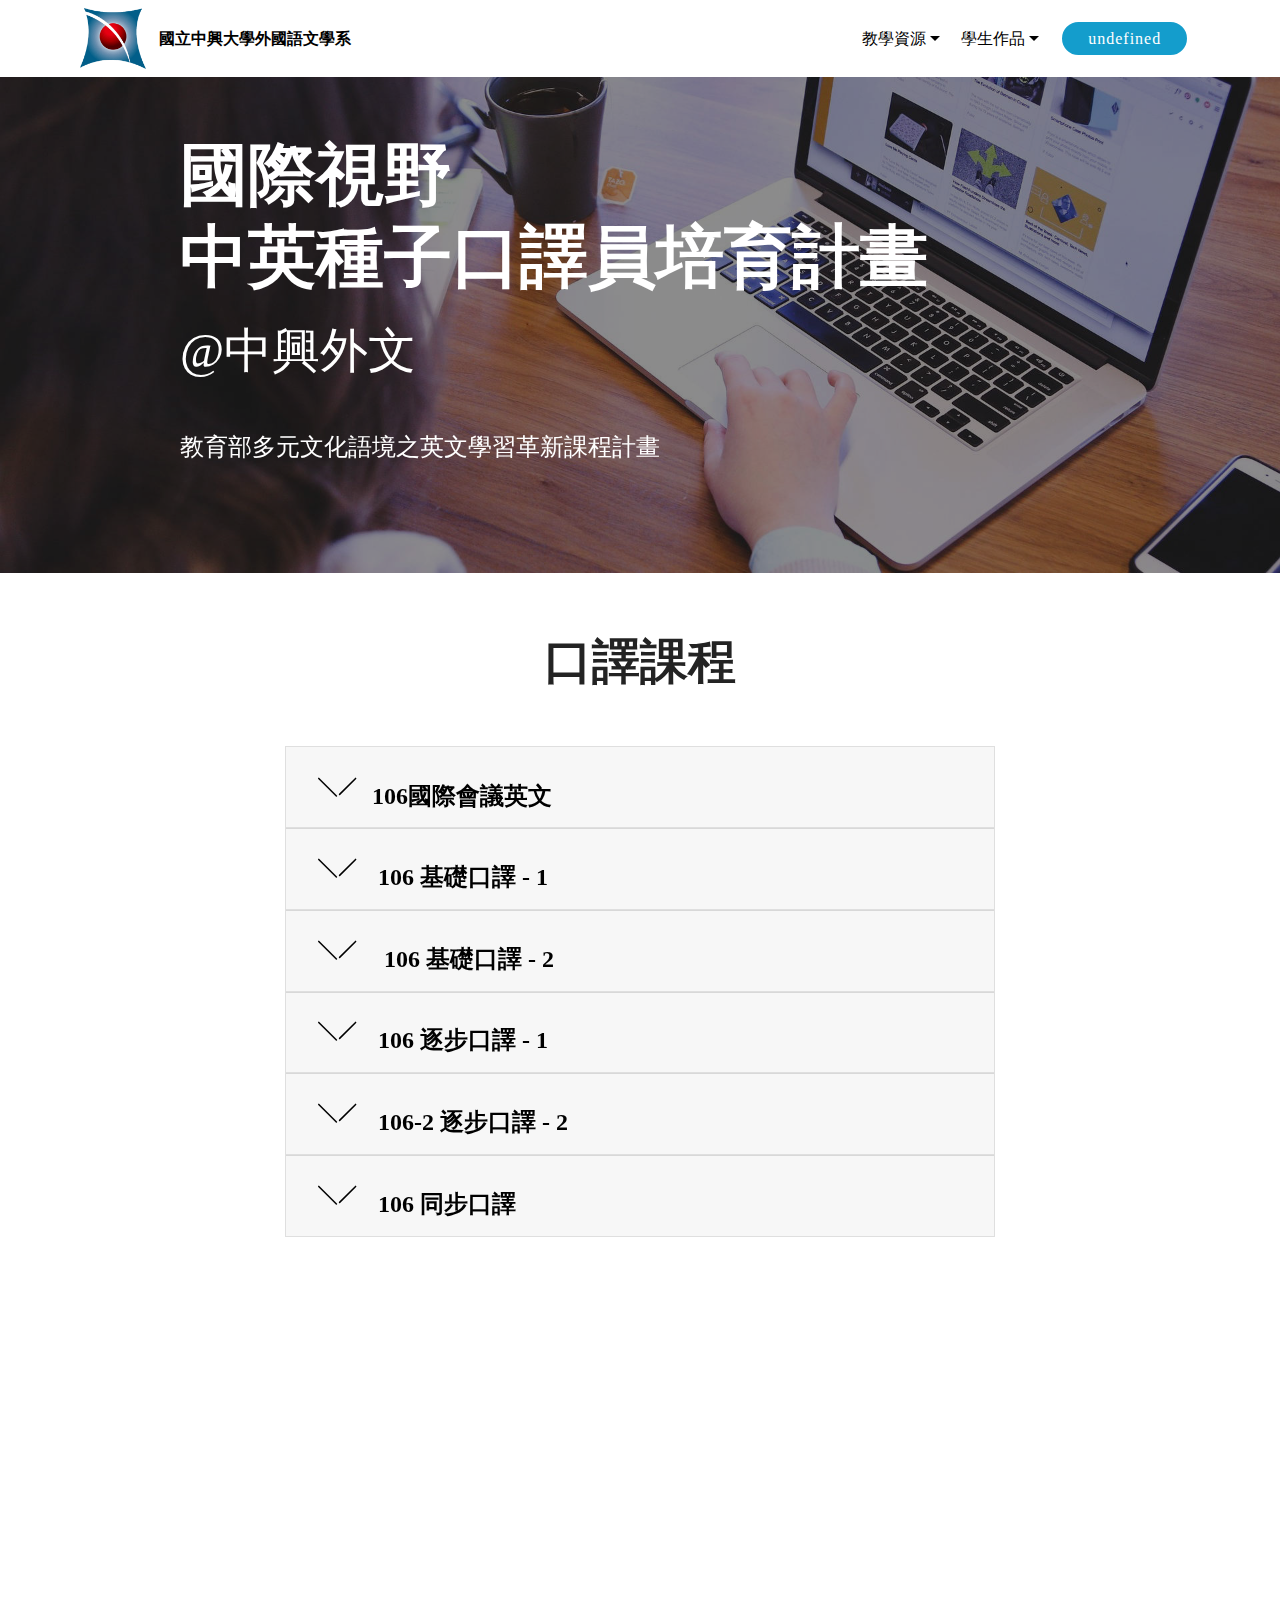
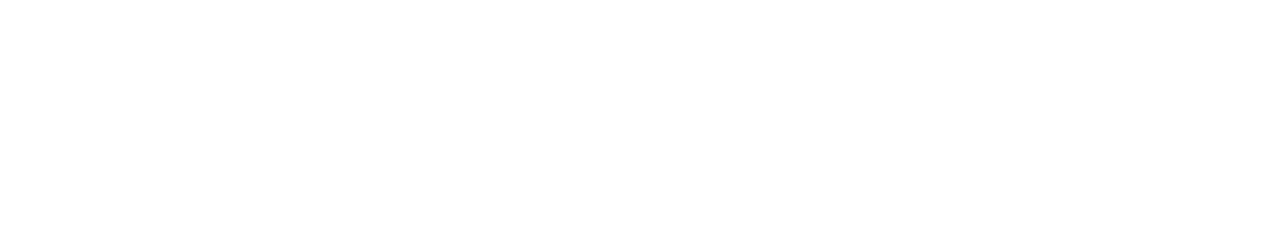
==== firebase/final.html @ 135b960d "visitcounter" ====
<!DOCTYPE html>
<html >
<head>
  <!-- Site made with Mobirise Website Builder v4.8.2, https://mobirise.com -->
  <meta charset="UTF-8">
  <meta http-equiv="X-UA-Compatible" content="IE=edge">
  <meta name="generator" content="Mobirise v4.8.2, mobirise.com">
  <meta name="viewport" content="width=device-width, initial-scale=1, minimum-scale=1">
  <link rel="shortcut icon" href="assets/images/nchu-128x118.png" type="image/x-icon">
  <meta name="description" content="Web Site Creator Description">
  <title>homework</title>
  <link rel="stylesheet" href="assets/web/assets/mobirise-icons/mobirise-icons.css">
  <link rel="stylesheet" href="assets/tether/tether.min.css">
  <link rel="stylesheet" href="assets/soundcloud-plugin/style.css">
  <link rel="stylesheet" href="assets/bootstrap/css/bootstrap.min.css">
  <link rel="stylesheet" href="assets/bootstrap/css/bootstrap-grid.min.css">
  <link rel="stylesheet" href="assets/bootstrap/css/bootstrap-reboot.min.css">
  <link rel="stylesheet" href="assets/dropdown/css/style.css">
  <link rel="stylesheet" href="assets/socicon/css/styles.css">
  <link rel="stylesheet" href="assets/theme/css/style.css">
  <link href="assets/fonts/style.css" rel="stylesheet">
  <link rel="stylesheet" href="assets/mobirise/css/mbr-additional.css" type="text/css">



</head>
<body>
  <section class="menu cid-r3ryi0DBVj" once="menu" id="menu2-16">



    <nav class="navbar navbar-expand beta-menu navbar-dropdown align-items-center navbar-fixed-top navbar-toggleable-sm">
        <button class="navbar-toggler navbar-toggler-right" type="button" data-toggle="collapse" data-target="#navbarSupportedContent" aria-controls="navbarSupportedContent" aria-expanded="false" aria-label="Toggle navigation">
            <div class="hamburger">
                <span></span>
                <span></span>
                <span></span>
                <span></span>
            </div>
        </button>
        <div class="menu-logo">
            <div class="navbar-brand">
                <span class="navbar-logo">
                    <a href="index.html">
                        <img src="assets/images/nchu-122x112.png" alt="Mobirise" title="" style="height: 3.8rem;">
                    </a>
                </span>
                <span class="navbar-caption-wrap"><a class="navbar-caption text-black display-7" href="index.html">國立中興大學外國語文學系&nbsp;<br></a></span>
            </div>
        </div>
        <div class="collapse navbar-collapse" id="navbarSupportedContent">
          <ul class="navbar-nav nav-dropdown" data-app-modern-menu="true">
            <li class="nav-item dropdown open">
              <a class="nav-link link text-black dropdown-toggle display-7" href="index.html" data-toggle="dropdown-submenu" aria-expanded="true">
                          教學資源</a>
              <div class="dropdown-menu"><a class="text-black dropdown-item display-7" href="teaching.html"><span class="mbri-success mbr-iconfont mbr-iconfont-btn"></span>課程教材</a></div>
            </li>
            <li class="nav-item dropdown">
              <a class="nav-link link text-black dropdown-toggle display-7" href="index.html" data-toggle="dropdown-submenu" aria-expanded="false">學生作品</a>
              <div class="dropdown-menu">
                <a class="text-black dropdown-item display-7" href="student.html"><span class="mbri-success mbr-iconfont mbr-iconfont-btn"></span>學生作品</a>
                <a class="text-black dropdown-item display-7" href="final.html" aria-expanded="false"><span class="mbri-success mbr-iconfont mbr-iconfont-btn"></span>期末發表</a>
              </div>
            </li>
          </ul>
          <div class="navbar-buttons mbr-section-btn"><i class="btn btn-sm btn-primary display-4" style="border-radius:30px;" id="VisitedCounter" >瀏覽人次:000</i></div>
        </div>
    </nav>
</section>

<section class="engine"><a href="https://mobiri.se/q">free responsive web templates</a></section><section class="header1 cid-r3s5Fo9wiE mbr-parallax-background" id="header1-1g">



    <div class="mbr-overlay" style="opacity: 0.45; background-color: rgb(0, 0, 0);">
    </div>

    <div class="container">
        <div class="row justify-content-md-center">
            <div class="mbr-white col-md-10">
              <h1 class="mbr-section-title align-center mbr-bold pb-3 mbr-fonts-style display-1">國際視野<br>中英種子口譯員培育計畫<br>
                <h2 class="mbr-section-title mbr-fonts-style pb-3 display-2">@中興外文</h2><br>
                    </h1>

                <p class="mbr-text align-center pb-3 mbr-fonts-style display-5">教育部多元文化語境之英文學習革新課程計畫</p>

            </div>
        </div>
    </div>

</section>

<section class="toggle1 cid-r3s5OiNbpd" id="toggle1-1h">




        <div class="container">
            <div class="media-container-row">
                <div class="col-12 col-md-8">
                    <div class="section-head text-center space30">
                       <h2 class="mbr-section-title pb-5 mbr-fonts-style display-2"><strong>口譯課程</strong></h2>
                    </div>
                    <div class="clearfix"></div>
                    <div id="bootstrap-toggle" class="toggle-panel accordionStyles tab-content">
                        <div class="card">
                            <div class="card-header" role="tab" id="headingOne">
                                <a role="button" class="collapsed panel-title text-black" data-toggle="collapse" data-parent="#accordion" data-core="" href="#collapse1_7" aria-expanded="false" aria-controls="collapse1">
                                    <h4 class="mbr-fonts-style display-5">
                                        <span class="sign mbr-iconfont mbri-arrow-down inactive"></span><strong>106國際會議英文
                                    </strong></h4>
                                </a>
                            </div>
                            <div id="collapse1_7" class="panel-collapse noScroll collapse" role="tabpanel" aria-labelledby="headingOne">
                                <div class="panel-body p-4">
                                    <p class="mbr-fonts-style panel-text display-7"><a href="page1.html">開閉幕用語(Opening &amp; Closing Remarks)
</a><br><a href="page1.html">作為講者(being a speaker)
</a><br><a href="page1.html">萬聖節特輯(Halloween’s Special)
</a><br><a href="page1.html">做為與談人(Be a Commentator)
</a><br><a href="page1.html">期末發表</a><br></p>
                                </div>
                            </div>
                        </div>
                        <div class="card">
                            <div class="card-header" role="tab" id="headingTwo">
                                <a role="button" class="collapsed panel-title text-black" data-toggle="collapse" data-parent="#accordion" data-core="" href="#collapse2_7" aria-expanded="false" aria-controls="collapse2">
                                    <h4 class="mbr-fonts-style display-5">
                                        <span class="sign mbr-iconfont mbri-arrow-down inactive"></span><strong>&nbsp;106 基礎口譯 - 1</strong></h4>
                                </a>

                            </div>
                            <div id="collapse2_7" class="panel-collapse noScroll collapse" role="tabpanel" aria-labelledby="headingTwo">
                                <div class="panel-body p-4">
                                    <p class="mbr-fonts-style panel-text display-7"><a href="page1.html">記憶訓練(Memory Training)
</a><br><a href="page1.html">簡述(Summarising)
</a><br><a href="page1.html">中文演講(Chinese Public Speaking)
</a><br><a href="page1.html">英文演講(English Public Speaking)
</a><br><a href="page1.html">短逐步口譯(Short Consecutive Interpreting)
</a><br><a href="page1.html">口譯筆記(Note-taking)
</a><br><a href="page1.html">期末發表</a></p>
                                </div>
                            </div>
                        </div>
                        <div class="card">
                            <div class="card-header" role="tab" id="headingThree">
                                <a role="button" class="collapsed panel-title text-black" data-toggle="collapse" data-parent="#accordion" data-core="" href="#collapse3_7" aria-expanded="false" aria-controls="collapse3">
                                    <h4 class="mbr-fonts-style display-5">
                                        <span class="sign mbr-iconfont mbri-arrow-down inactive"></span><strong>&nbsp; 106 基礎口譯 - 2</strong></h4>
                                </a>
                            </div>
                            <div id="collapse3_7" class="panel-collapse noScroll collapse" role="tabpanel" aria-labelledby="headingThree">
                                <div class="panel-body p-4">
                                    <p class="mbr-fonts-style panel-text display-7"><a href="page1.html">逐步筆記I (CI note-taking I)
</a><br><a href="page1.html">社區口譯:A career in interpreting
</a><br><a href="page1.html">逐步筆記II (CI note-taking II)
</a><br><a href="page1.html">期末發表：創享青春</a></p>
                                </div>
                            </div>
                        </div>
                        <div class="card">
                            <div class="card-header" role="tab" id="headingThree">
                                <a role="button" class="collapsed panel-title text-black" data-toggle="collapse" data-parent="#accordion" data-core="" href="#collapse4_7" aria-expanded="false" aria-controls="collapse4">
                                    <h4 class="mbr-fonts-style display-5">
                                        <span class="sign mbr-iconfont mbri-arrow-down inactive"></span><strong>&nbsp;106 逐步口譯 - 1&nbsp;</strong></h4>
                                </a>
                            </div>
                            <div id="collapse4_7" class="panel-collapse noScroll collapse" role="tabpanel" aria-labelledby="headingThree">
                                <div class="panel-body p-4">
                                    <p class="mbr-fonts-style panel-text display-7"><a href="page1.html">記憶訓練(Memory Training)
</a><br><a href="page1.html">簡述(Summarising)
</a><br><a href="page1.html">中文演講(Chinese Public Speaking)
</a><br><a href="page1.html">英文演講(English Public Speaking)
</a><br><a href="page1.html">短逐步口譯(Short Consecutive Interpreting)
</a><br><a href="page1.html">口譯筆記(Note-taking)
</a><br><a href="page1.html">期末發表</a></p>
                                </div>
                            </div>
                        </div>
                        <div class="card">
                            <div class="card-header" role="tab" id="headingThree">
                                <a role="button" class="collapsed panel-title text-black" data-toggle="collapse" data-parent="#accordion" data-core="" href="#collapse5_7" aria-expanded="false" aria-controls="collapse5">
                                    <h4 class="mbr-fonts-style display-5">
                                        <span class="sign mbr-iconfont mbri-arrow-down inactive"></span><strong>&nbsp;106-2 逐步口譯 - 2</strong></h4>
                                </a>
                            </div>
                            <div id="collapse5_7" class="panel-collapse noScroll collapse" role="tabpanel" aria-labelledby="headingThree">
                                <div class="panel-body p-4">
                                    <p class="mbr-fonts-style panel-text display-7"><a href="page1.html">逐步筆記I (CI note-taking I)
</a><br><a href="page1.html">社區口譯:GI&amp;PSI
</a><br><a href="page1.html">逐步筆記II (CI note-taking II)
</a><br><a href="page1.html">期末發表：創享青春</a></p>
                                </div>
                            </div>
                        </div>
                        <div class="card">
                            <div class="card-header" role="tab" id="headingThree">
                                <a role="button" class="collapsed panel-title text-black" data-toggle="collapse" data-parent="#accordion" data-core="" href="#collapse6_7" aria-expanded="false" aria-controls="collapse6">
                                    <h4 class="mbr-fonts-style display-5">
                                        <span class="sign mbr-iconfont mbri-arrow-down inactive"></span><strong>&nbsp;106 同步口譯</strong></h4>
                                </a>
                            </div>
                            <div id="collapse6_7" class="panel-collapse noScroll collapse" role="tabpanel" aria-labelledby="headingThree">
                                <div class="panel-body p-4">
                                    <p class="mbr-fonts-style panel-text display-7"><a href="page1.html">跟述(Shadowing)
</a><br><a href="page1.html">多工/分神(multitasking)
</a><br><a href="page1.html">聲音訓練(Voice Coach)
</a><br><a href="page1.html">視譯中進英(Sight Translation: Chinese to English)
</a><br><a href="page1.html">期末發表</a></p>
                                </div>
                            </div>
                        </div>
                    </div>
                </div>
            </div>
        </div>
</section>

<section class="cid-r3s85gfnkM mbr-reveal" id="footer2-1j">





    <div class="container">
        <div class="media-container-row content mbr-white">
            <div class="col-12 col-md-3 mbr-fonts-style display-7">
                <p class="mbr-text"><strong>
                    </strong><br><strong>國立中興大學外國語文學系
<br>NCHU Department of Foreign Languages and Literatures
</strong><strong><br></strong><br><br><strong>Address</strong>
<br><br>                    台中市402南區國光路250號人文大樓四樓&nbsp;<br><br><br></p>
            </div>
            <div class="col-12 col-md-3 mbr-fonts-style display-7">
                <p class="mbr-text">
                    <br><br><br><br><br><br>Contacts&nbsp;<br>
                    <br>Tel: 886-4-22840322 ‧ 886-4-22840455 ext 2178 (Evening Program)
<br>Fax: 886-4-22852903
<br>Email: angy1213@dragon.nchu.edu.tw<br></p>
            </div>
            <div class="col-12 col-md-6">
                <div class="google-map"><iframe frameborder="0" style="border:0" src="https://www.google.com/maps/embed/v1/place?key=AIzaSyA0Dx_boXQiwvdz8sJHoYeZNVTdoWONYkU&amp;q=place_id:ChIJzwDf-wI9aTQRWVo9hxOLVco" allowfullscreen=""></iframe></div>
            </div>
        </div>
        <div class="footer-lower">
            <div class="media-container-row">
                <div class="col-sm-12">
                    <hr>
                </div>
            </div>
            <div class="media-container-row mbr-white">
                <div class="col-sm-6 copyright">
                    <p class="mbr-text mbr-fonts-style display-7">
                        本計畫由教育部資訊及科技教育司支持<br><br>© Copyright 2018 NCHU DFLL
                    </p>
                </div>
                <div class="col-md-6">
                    <div class="social-list align-right">
                        <div class="soc-item">
                            <a href="https://twitter.com/" target="_blank">
                                <span class="mbr-iconfont mbr-iconfont-social socicon-twitter socicon"></span>
                            </a>
                        </div>
                        <div class="soc-item">
                            <a href="https://www.facebook.com/" target="_blank">
                                <span class="mbr-iconfont mbr-iconfont-social socicon-facebook socicon"></span>
                            </a>
                        </div>
                        <div class="soc-item">
                            <a href="https://www.youtube.com/" target="_blank">
                                <span class="mbr-iconfont mbr-iconfont-social socicon-youtube socicon"></span>
                            </a>
                        </div>
                        <div class="soc-item">
                            <a href="https://instagram.com/" target="_blank">
                                <span class="mbr-iconfont mbr-iconfont-social socicon-instagram socicon"></span>
                            </a>
                        </div>
                        <div class="soc-item">
                            <a href="https://plus.google.com/" target="_blank">
                                <span class="mbr-iconfont mbr-iconfont-social socicon-googleplus socicon"></span>
                            </a>
                        </div>
                        <div class="soc-item">
                            <a href="https://www.behance.net/" target="_blank">
                                <span class="mbr-iconfont mbr-iconfont-social socicon-behance socicon"></span>
                            </a>
                        </div>
                    </div>
                </div>
            </div>
        </div>
    </div>
</section>


  <script src="assets/web/assets/jquery/jquery.min.js"></script>
  <script src="assets/popper/popper.min.js"></script>
  <script src="assets/tether/tether.min.js"></script>
  <script src="assets/bootstrap/js/bootstrap.min.js"></script>
  <script src="assets/smoothscroll/smooth-scroll.js"></script>
  <script src="assets/dropdown/js/script.min.js"></script>
  <script src="assets/touchswipe/jquery.touch-swipe.min.js"></script>
  <script src="assets/parallax/jarallax.min.js"></script>
  <script src="assets/mbr-switch-arrow/mbr-switch-arrow.js"></script>
  <script src="assets/theme/js/script.js"></script>


</body>
</html>
<script type="text/javascript">
  document.getElementById('VisitedCounter').innerHTML = localStorage.str_VisitedCounter;
</script>
---- firebase/assets/web/assets/mobirise-icons/mobirise-icons.css ----
@font-face {
  font-family: 'MobiriseIcons';
  src:  url('mobirise-icons.eot?spat4u');
  src:  url('mobirise-icons.eot?spat4u#iefix') format('embedded-opentype'),
    url('mobirise-icons.ttf?spat4u') format('truetype'),
    url('mobirise-icons.woff?spat4u') format('woff'),
    url('mobirise-icons.svg?spat4u#MobiriseIcons') format('svg');
  font-weight: normal;
  font-style: normal;
}

[class^="mbri-"], [class*=" mbri-"] {
  /* use !important to prevent issues with browser extensions that change fonts */
  font-family: MobiriseIcons !important;
  speak: none;
  font-style: normal;
  font-weight: normal;
  font-variant: normal;
  text-transform: none;
  line-height: 1;

  /* Better Font Rendering =========== */
  -webkit-font-smoothing: antialiased;
  -moz-osx-font-smoothing: grayscale;
}

.mbri-add-submenu:before {
  content: "\e900";
}
.mbri-alert:before {
  content: "\e901";
}
.mbri-align-center:before {
  content: "\e902";
}
.mbri-align-justify:before {
  content: "\e903";
}
.mbri-align-left:before {
  content: "\e904";
}
.mbri-align-right:before {
  content: "\e905";
}
.mbri-android:before {
  content: "\e906";
}
.mbri-apple:before {
  content: "\e907";
}
.mbri-arrow-down:before {
  content: "\e908";
}
.mbri-arrow-next:before {
  content: "\e909";
}
.mbri-arrow-prev:before {
  content: "\e90a";
}
.mbri-arrow-up:before {
  content: "\e90b";
}
.mbri-bold:before {
  content: "\e90c";
}
.mbri-bookmark:before {
  content: "\e90d";
}
.mbri-bootstrap:before {
  content: "\e90e";
}
.mbri-briefcase:before {
  content: "\e90f";
}
.mbri-browse:before {
  content: "\e910";
}
.mbri-bulleted-list:before {
  content: "\e911";
}
.mbri-calendar:before {
  content: "\e912";
}
.mbri-camera:before {
  content: "\e913";
}
.mbri-cart-add:before {
  content: "\e914";
}
.mbri-cart-full:before {
  content: "\e915";
}
.mbri-cash:before {
  content: "\e916";
}
.mbri-change-style:before {
  content: "\e917";
}
.mbri-chat:before {
  content: "\e918";
}
.mbri-clock:before {
  content: "\e919";
}
.mbri-close:before {
  content: "\e91a";
}
.mbri-cloud:before {
  content: "\e91b";
}
.mbri-code:before {
  content: "\e91c";
}
.mbri-contact-form:before {
  content: "\e91d";
}
.mbri-credit-card:before {
  content: "\e91e";
}
.mbri-cursor-click:before {
  content: "\e91f";
}
.mbri-cust-feedback:before {
  content: "\e920";
}
.mbri-database:before {
  content: "\e921";
}
.mbri-delivery:before {
  content: "\e922";
}
.mbri-desktop:before {
  content: "\e923";
}
.mbri-devices:before {
  content: "\e924";
}
.mbri-down:before {
  content: "\e925";
}
.mbri-download:before {
  content: "\e989";
}
.mbri-drag-n-drop:before {
  content: "\e927";
}
.mbri-drag-n-drop2:before {
  content: "\e928";
}
.mbri-edit:before {
  content: "\e929";
}
.mbri-edit2:before {
  content: "\e92a";
}
.mbri-error:before {
  content: "\e92b";
}
.mbri-extension:before {
  content: "\e92c";
}
.mbri-features:before {
  content: "\e92d";
}
.mbri-file:before {
  content: "\e92e";
}
.mbri-flag:before {
  content: "\e92f";
}
.mbri-folder:before {
  content: "\e930";
}
.mbri-gift:before {
  content: "\e931";
}
.mbri-github:before {
  content: "\e932";
}
.mbri-globe:before {
  content: "\e933";
}
.mbri-globe-2:before {
  content: "\e934";
}
.mbri-growing-chart:before {
  content: "\e935";
}
.mbri-hearth:before {
  content: "\e936";
}
.mbri-help:before {
  content: "\e937";
}
.mbri-home:before {
  content: "\e938";
}
.mbri-hot-cup:before {
  content: "\e939";
}
.mbri-idea:before {
  content: "\e93a";
}
.mbri-image-gallery:before {
  content: "\e93b";
}
.mbri-image-slider:before {
  content: "\e93c";
}
.mbri-info:before {
  content: "\e93d";
}
.mbri-italic:before {
  content: "\e93e";
}
.mbri-key:before {
  content: "\e93f";
}
.mbri-laptop:before {
  content: "\e940";
}
.mbri-layers:before {
  content: "\e941";
}
.mbri-left-right:before {
  content: "\e942";
}
.mbri-left:before {
  content: "\e943";
}
.mbri-letter:before {
  content: "\e944";
}
.mbri-like:before {
  content: "\e945";
}
.mbri-link:before {
  content: "\e946";
}
.mbri-lock:before {
  content: "\e947";
}
.mbri-login:before {
  content: "\e948";
}
.mbri-logout:before {
  content: "\e949";
}
.mbri-magic-stick:before {
  content: "\e94a";
}
.mbri-map-pin:before {
  content: "\e94b";
}
.mbri-menu:before {
  content: "\e94c";
}
.mbri-mobile:before {
  content: "\e94d";
}
.mbri-mobile2:before {
  content: "\e94e";
}
.mbri-mobirise:before {
  content: "\e94f";
}
.mbri-more-horizontal:before {
  content: "\e950";
}
.mbri-more-vertical:before {
  content: "\e951";
}
.mbri-music:before {
  content: "\e952";
}
.mbri-new-file:before {
  content: "\e953";
}
.mbri-numbered-list:before {
  content: "\e954";
}
.mbri-opened-folder:before {
  content: "\e955";
}
.mbri-pages:before {
  content: "\e956";
}
.mbri-paper-plane:before {
  content: "\e957";
}
.mbri-paperclip:before {
  content: "\e958";
}
.mbri-photo:before {
  content: "\e959";
}
.mbri-photos:before {
  content: "\e95a";
}
.mbri-pin:before {
  content: "\e95b";
}
.mbri-play:before {
  content: "\e95c";
}
.mbri-plus:before {
  content: "\e95d";
}
.mbri-preview:before {
  content: "\e95e";
}
.mbri-print:before {
  content: "\e95f";
}
.mbri-protect:before {
  content: "\e960";
}
.mbri-question:before {
  content: "\e961";
}
.mbri-quote-left:before {
  content: "\e962";
}
.mbri-quote-right:before {
  content: "\e963";
}
.mbri-refresh:before {
  content: "\e964";
}
.mbri-responsive:before {
  content: "\e965";
}
.mbri-right:before {
  content: "\e966";
}
.mbri-rocket:before {
  content: "\e967";
}
.mbri-sad-face:before {
  content: "\e968";
}
.mbri-sale:before {
  content: "\e969";
}
.mbri-save:before {
  content: "\e96a";
}
.mbri-search:before {
  content: "\e96b";
}
.mbri-setting:before {
  content: "\e96c";
}
.mbri-setting2:before {
  content: "\e96d";
}
.mbri-setting3:before {
  content: "\e96e";
}
.mbri-share:before {
  content: "\e96f";
}
.mbri-shopping-bag:before {
  content: "\e970";
}
.mbri-shopping-basket:before {
  content: "\e971";
}
.mbri-shopping-cart:before {
  content: "\e972";
}
.mbri-sites:before {
  content: "\e973";
}
.mbri-smile-face:before {
  content: "\e974";
}
.mbri-speed:before {
  content: "\e975";
}
.mbri-star:before {
  content: "\e976";
}
.mbri-success:before {
  content: "\e977";
}
.mbri-sun:before {
  content: "\e978";
}
.mbri-sun2:before {
  content: "\e979";
}
.mbri-tablet:before {
  content: "\e97a";
}
.mbri-tablet-vertical:before {
  content: "\e97b";
}
.mbri-target:before {
  content: "\e97c";
}
.mbri-timer:before {
  content: "\e97d";
}
.mbri-to-ftp:before {
  content: "\e97e";
}
.mbri-to-local-drive:before {
  content: "\e97f";
}
.mbri-touch-swipe:before {
  content: "\e980";
}
.mbri-touch:before {
  content: "\e981";
}
.mbri-trash:before {
  content: "\e982";
}
.mbri-underline:before {
  content: "\e983";
}
.mbri-unlink:before {
  content: "\e984";
}
.mbri-unlock:before {
  content: "\e985";
}
.mbri-up-down:before {
  content: "\e986";
}
.mbri-up:before {
  content: "\e987";
}
.mbri-update:before {
  content: "\e988";
}
.mbri-upload:before {
 content: "\e926"; 
}
.mbri-user:before {
  content: "\e98a";
}
.mbri-user2:before {
  content: "\e98b";
}
.mbri-users:before {
  content: "\e98c";
}
.mbri-video:before {
  content: "\e98d";
}
.mbri-video-play:before {
  content: "\e98e";
}
.mbri-watch:before {
  content: "\e98f";
}
.mbri-website-theme:before {
  content: "\e990";
}
.mbri-wifi:before {
  content: "\e991";
}
.mbri-windows:before {
  content: "\e992";
}
.mbri-zoom-out:before {
  content: "\e993";
}
.mbri-redo:before {
  content: "\e994";
}
.mbri-undo:before {
  content: "\e995";
}
---- firebase/assets/soundcloud-plugin/style.css ----
.addons-container {
  position: relative;
  margin-left: auto;
  margin-right: auto;
  padding-right: 15px;
  padding-left: 15px; }
  @media (min-width: 576px) {
    .addons-container {
      padding-right: 15px;
      padding-left: 15px; } }
  @media (min-width: 768px) {
    .addons-container {
      padding-right: 15px;
      padding-left: 15px; } }
  @media (min-width: 992px) {
    .addons-container {
      padding-right: 15px;
      padding-left: 15px; } }
  @media (min-width: 1200px) {
    .addons-container {
      padding-right: 15px;
      padding-left: 15px; } }
  @media (min-width: 576px) {
    .addons-container {
      width: 540px;
      max-width: 100%; } }
  @media (min-width: 768px) {
    .addons-container {
      width: 720px;
      max-width: 100%; } }
  @media (min-width: 992px) {
    .addons-container {
      width: 960px;
      max-width: 100%; } }
  @media (min-width: 1200px) {
    .addons-container {
      width: 1140px;
      max-width: 100%; } }

.addons-container-inner{
    position: relative;
    width: 100%;
    min-height: 1px;
    padding-right: 15px;
    padding-left: 15px;
}
@media (min-width: 567px) {
    .addons-container-inner{
        -ms-flex: 0 0 66.666667%;
        flex: 0 0 66.666667%;
        max-width: 66.666667%;
    }
}
.addons-row{
    display: flex;
    justify-content:center;
}
---- firebase/assets/dropdown/css/style.css ----
.navbar-dropdown {
  left: 0;
  padding: 0;
  position: absolute;
  right: 0;
  top: 0;
  transition: all 0.45s ease;
  z-index: 1030;
  background: #282828; }
  .navbar-dropdown .navbar-logo {
    margin-right: 0.8rem;
    transition: margin 0.3s ease-in-out;
    vertical-align: middle; }
    .navbar-dropdown .navbar-logo img {
      height: 3.125rem;
      transition: all 0.3s ease-in-out; }
    .navbar-dropdown .navbar-logo.mbr-iconfont {
      font-size: 3.125rem;
      line-height: 3.125rem; }
  .navbar-dropdown .navbar-caption {
    font-weight: 700;
    white-space: normal;
    vertical-align: -4px;
    line-height: 3.125rem !important; }
    .navbar-dropdown .navbar-caption, .navbar-dropdown .navbar-caption:hover {
      color: inherit;
      text-decoration: none; }
  .navbar-dropdown .mbr-iconfont + .navbar-caption {
    vertical-align: -1px; }
  .navbar-dropdown.navbar-fixed-top {
    position: fixed; }
  .navbar-dropdown .navbar-brand span {
    vertical-align: -4px; }
  .navbar-dropdown.bg-color.transparent {
    background: none; }
  .navbar-dropdown.navbar-short .navbar-brand {
    padding: 0.625rem 0; }
    .navbar-dropdown.navbar-short .navbar-brand span {
      vertical-align: -1px; }
  .navbar-dropdown.navbar-short .navbar-caption {
    line-height: 2.375rem !important;
    vertical-align: -2px; }
  .navbar-dropdown.navbar-short .navbar-logo {
    margin-right: 0.5rem; }
    .navbar-dropdown.navbar-short .navbar-logo img {
      height: 2.375rem; }
    .navbar-dropdown.navbar-short .navbar-logo.mbr-iconfont {
      font-size: 2.375rem;
      line-height: 2.375rem; }
  .navbar-dropdown.navbar-short .mbr-table-cell {
    height: 3.625rem; }
  .navbar-dropdown .navbar-close {
    left: 0.6875rem;
    position: fixed;
    top: 0.75rem;
    z-index: 1000; }
  .navbar-dropdown .hamburger-icon {
    content: "";
    display: inline-block;
    vertical-align: middle;
    width: 16px;
    -webkit-box-shadow: 0 -6px 0 1px #282828,0 0 0 1px #282828,0 6px 0 1px #282828;
    -moz-box-shadow: 0 -6px 0 1px #282828,0 0 0 1px #282828,0 6px 0 1px #282828;
    box-shadow: 0 -6px 0 1px #282828,0 0 0 1px #282828,0 6px 0 1px #282828; }

.dropdown-menu .dropdown-toggle[data-toggle="dropdown-submenu"]::after {
  border-bottom: 0.35em solid transparent;
  border-left: 0.35em solid;
  border-right: 0;
  border-top: 0.35em solid transparent;
  margin-left: 0.3rem; }

.dropdown-menu .dropdown-item:focus {
  outline: 0; }

.nav-dropdown {
  font-size: 0.75rem;
  font-weight: 500;
  height: auto !important; }
  .nav-dropdown .nav-btn {
    padding-left: 1rem; }
  .nav-dropdown .link {
    margin: .667em 1.667em;
    font-weight: 500;
    padding: 0;
    transition: color .2s ease-in-out; }
    .nav-dropdown .link.dropdown-toggle {
      margin-right: 2.583em; }
      .nav-dropdown .link.dropdown-toggle::after {
        margin-left: .25rem;
        border-top: 0.35em solid;
        border-right: 0.35em solid transparent;
        border-left: 0.35em solid transparent;
        border-bottom: 0; }
      .nav-dropdown .link.dropdown-toggle[aria-expanded="true"] {
        margin: 0;
        padding: 0.667em 3.263em  0.667em 1.667em; }
  .nav-dropdown .link::after,
  .nav-dropdown .dropdown-item::after {
    color: inherit; }
  .nav-dropdown .btn {
    font-size: 0.75rem;
    font-weight: 700;
    letter-spacing: 0;
    margin-bottom: 0;
    padding-left: 1.25rem;
    padding-right: 1.25rem; }
  .nav-dropdown .dropdown-menu {
    border-radius: 0;
    border: 0;
    left: 0;
    margin: 0;
    padding-bottom: 1.25rem;
    padding-top: 1.25rem;
    position: relative; }
  .nav-dropdown .dropdown-submenu {
    margin-left: 0.125rem;
    top: 0; }
  .nav-dropdown .dropdown-item {
    font-weight: 500;
    line-height: 2;
    padding: 0.3846em 4.615em 0.3846em 1.5385em;
    position: relative;
    transition: color .2s ease-in-out, background-color .2s ease-in-out; }
    .nav-dropdown .dropdown-item::after {
      margin-top: -0.3077em;
      position: absolute;
      right: 1.1538em;
      top: 50%; }
    .nav-dropdown .dropdown-item:focus, .nav-dropdown .dropdown-item:hover {
      background: none; }

@media (max-width: 767px) {
  .nav-dropdown.navbar-toggleable-sm {
    bottom: 0;
    display: none;
    left: 0;
    overflow-x: hidden;
    position: fixed;
    top: 0;
    transform: translateX(-100%);
    -ms-transform: translateX(-100%);
    -webkit-transform: translateX(-100%);
    width: 18.75rem;
    z-index: 999; } }
.nav-dropdown.navbar-toggleable-xl {
  bottom: 0;
  display: none;
  left: 0;
  overflow-x: hidden;
  position: fixed;
  top: 0;
  transform: translateX(-100%);
  -ms-transform: translateX(-100%);
  -webkit-transform: translateX(-100%);
  width: 18.75rem;
  z-index: 999; }

.nav-dropdown-sm {
  display: block !important;
  overflow-x: hidden;
  overflow: auto;
  padding-top: 3.875rem; }
  .nav-dropdown-sm::after {
    content: "";
    display: block;
    height: 3rem;
    width: 100%; }
  .nav-dropdown-sm.collapse.in ~ .navbar-close {
    display: block !important; }
  .nav-dropdown-sm.collapsing, .nav-dropdown-sm.collapse.in {
    transform: translateX(0);
    -ms-transform: translateX(0);
    -webkit-transform: translateX(0);
    transition: all 0.25s ease-out;
    -webkit-transition: all 0.25s ease-out;
    background: #282828; }
  .nav-dropdown-sm.collapsing[aria-expanded="false"] {
    transform: translateX(-100%);
    -ms-transform: translateX(-100%);
    -webkit-transform: translateX(-100%); }
  .nav-dropdown-sm .nav-item {
    display: block;
    margin-left: 0 !important;
    padding-left: 0; }
  .nav-dropdown-sm .link,
  .nav-dropdown-sm .dropdown-item {
    border-top: 1px dotted rgba(255, 255, 255, 0.1);
    font-size: 0.8125rem;
    line-height: 1.6;
    margin: 0 !important;
    padding: 0.875rem 2.4rem 0.875rem 1.5625rem !important;
    position: relative;
    white-space: normal; }
    .nav-dropdown-sm .link:focus, .nav-dropdown-sm .link:hover,
    .nav-dropdown-sm .dropdown-item:focus,
    .nav-dropdown-sm .dropdown-item:hover {
      background: rgba(0, 0, 0, 0.2) !important;
      color: #c0a375; }
  .nav-dropdown-sm .nav-btn {
    position: relative;
    padding: 1.5625rem 1.5625rem 0 1.5625rem; }
    .nav-dropdown-sm .nav-btn::before {
      border-top: 1px dotted rgba(255, 255, 255, 0.1);
      content: "";
      left: 0;
      position: absolute;
      top: 0;
      width: 100%; }
    .nav-dropdown-sm .nav-btn + .nav-btn {
      padding-top: 0.625rem; }
      .nav-dropdown-sm .nav-btn + .nav-btn::before {
        display: none; }
  .nav-dropdown-sm .btn {
    padding: 0.625rem 0; }
  .nav-dropdown-sm .dropdown-toggle[data-toggle="dropdown-submenu"]::after {
    margin-left: .25rem;
    border-top: 0.35em solid;
    border-right: 0.35em solid transparent;
    border-left: 0.35em solid transparent;
    border-bottom: 0; }
  .nav-dropdown-sm .dropdown-toggle[data-toggle="dropdown-submenu"][aria-expanded="true"]::after {
    border-top: 0;
    border-right: 0.35em solid transparent;
    border-left: 0.35em solid transparent;
    border-bottom: 0.35em solid; }
  .nav-dropdown-sm .dropdown-menu {
    margin: 0;
    padding: 0;
    position: relative;
    top: 0;
    left: 0;
    width: 100%;
    border: 0;
    float: none;
    border-radius: 0;
    background: none; }
  .nav-dropdown-sm .dropdown-submenu {
    left: 100%;
    margin-left: 0.125rem;
    margin-top: -1.25rem;
    top: 0; }

.navbar-toggleable-sm .nav-dropdown .dropdown-menu {
  position: absolute; }

.navbar-toggleable-sm .nav-dropdown .dropdown-submenu {
  left: 100%;
  margin-left: 0.125rem;
  margin-top: -1.25rem;
  top: 0; }

.navbar-toggleable-sm.opened .nav-dropdown .dropdown-menu {
  position: relative; }

.navbar-toggleable-sm.opened .nav-dropdown .dropdown-submenu {
  left: 0;
  margin-left: 00rem;
  margin-top: 0rem;
  top: 0; }

.is-builder .nav-dropdown.collapsing {
  transition: none !important; }

/*# sourceMappingURL=style.css.map */
---- firebase/assets/socicon/css/styles.css ----
@charset "UTF-8";

@font-face {
  font-family: "socicon";
  src:url("../fonts/socicon.eot");
  src:url("../fonts/socicon.eot?#iefix") format("embedded-opentype"),
    url("../fonts/socicon.woff") format("woff"),
    url("../fonts/socicon.ttf") format("truetype"),
    url("../fonts/socicon.svg#socicon") format("svg");
  font-weight: normal;
  font-style: normal;

}

[data-icon]:before {
  font-family: "socicon" !important;
  content: attr(data-icon);
  font-style: normal !important;
  font-weight: normal !important;
  font-variant: normal !important;
  text-transform: none !important;
  speak: none;
  line-height: 1;
  -webkit-font-smoothing: antialiased;
  -moz-osx-font-smoothing: grayscale;
}

[class^="socicon-"]:before,
[class*=" socicon-"]:before {
  font-family: "socicon" !important;
  font-style: normal !important;
  font-weight: normal !important;
  font-variant: normal !important;
  text-transform: none !important;
  speak: none;
  line-height: 1;
  -webkit-font-smoothing: antialiased;
  -moz-osx-font-smoothing: grayscale;
}

.socicon-modelmayhem:before {
  content: "\e000";
}
.socicon-mixcloud:before {
  content: "\e001";
}
.socicon-drupal:before {
  content: "\e002";
}
.socicon-swarm:before {
  content: "\e003";
}
.socicon-istock:before {
  content: "\e004";
}
.socicon-yammer:before {
  content: "\e005";
}
.socicon-ello:before {
  content: "\e006";
}
.socicon-stackoverflow:before {
  content: "\e007";
}
.socicon-persona:before {
  content: "\e008";
}
.socicon-triplej:before {
  content: "\e009";
}
.socicon-houzz:before {
  content: "\e00a";
}
.socicon-rss:before {
  content: "\e00b";
}
.socicon-paypal:before {
  content: "\e00c";
}
.socicon-odnoklassniki:before {
  content: "\e00d";
}
.socicon-airbnb:before {
  content: "\e00e";
}
.socicon-periscope:before {
  content: "\e00f";
}
.socicon-outlook:before {
  content: "\e010";
}
.socicon-coderwall:before {
  content: "\e011";
}
.socicon-tripadvisor:before {
  content: "\e012";
}
.socicon-appnet:before {
  content: "\e013";
}
.socicon-goodreads:before {
  content: "\e014";
}
.socicon-tripit:before {
  content: "\e015";
}
.socicon-lanyrd:before {
  content: "\e016";
}
.socicon-slideshare:before {
  content: "\e017";
}
.socicon-buffer:before {
  content: "\e018";
}
.socicon-disqus:before {
  content: "\e019";
}
.socicon-vkontakte:before {
  content: "\e01a";
}
.socicon-whatsapp:before {
  content: "\e01b";
}
.socicon-patreon:before {
  content: "\e01c";
}
.socicon-storehouse:before {
  content: "\e01d";
}
.socicon-pocket:before {
  content: "\e01e";
}
.socicon-mail:before {
  content: "\e01f";
}
.socicon-blogger:before {
  content: "\e020";
}
.socicon-technorati:before {
  content: "\e021";
}
.socicon-reddit:before {
  content: "\e022";
}
.socicon-dribbble:before {
  content: "\e023";
}
.socicon-stumbleupon:before {
  content: "\e024";
}
.socicon-digg:before {
  content: "\e025";
}
.socicon-envato:before {
  content: "\e026";
}
.socicon-behance:before {
  content: "\e027";
}
.socicon-delicious:before {
  content: "\e028";
}
.socicon-deviantart:before {
  content: "\e029";
}
.socicon-forrst:before {
  content: "\e02a";
}
.socicon-play:before {
  content: "\e02b";
}
.socicon-zerply:before {
  content: "\e02c";
}
.socicon-wikipedia:before {
  content: "\e02d";
}
.socicon-apple:before {
  content: "\e02e";
}
.socicon-flattr:before {
  content: "\e02f";
}
.socicon-github:before {
  content: "\e030";
}
.socicon-renren:before {
  content: "\e031";
}
.socicon-friendfeed:before {
  content: "\e032";
}
.socicon-newsvine:before {
  content: "\e033";
}
.socicon-identica:before {
  content: "\e034";
}
.socicon-bebo:before {
  content: "\e035";
}
.socicon-zynga:before {
  content: "\e036";
}
.socicon-steam:before {
  content: "\e037";
}
.socicon-xbox:before {
  content: "\e038";
}
.socicon-windows:before {
  content: "\e039";
}
.socicon-qq:before {
  content: "\e03a";
}
.socicon-douban:before {
  content: "\e03b";
}
.socicon-meetup:before {
  content: "\e03c";
}
.socicon-playstation:before {
  content: "\e03d";
}
.socicon-android:before {
  content: "\e03e";
}
.socicon-snapchat:before {
  content: "\e03f";
}
.socicon-twitter:before {
  content: "\e040";
}
.socicon-facebook:before {
  content: "\e041";
}
.socicon-googleplus:before {
  content: "\e042";
}
.socicon-pinterest:before {
  content: "\e043";
}
.socicon-foursquare:before {
  content: "\e044";
}
.socicon-yahoo:before {
  content: "\e045";
}
.socicon-skype:before {
  content: "\e046";
}
.socicon-yelp:before {
  content: "\e047";
}
.socicon-feedburner:before {
  content: "\e048";
}
.socicon-linkedin:before {
  content: "\e049";
}
.socicon-viadeo:before {
  content: "\e04a";
}
.socicon-xing:before {
  content: "\e04b";
}
.socicon-myspace:before {
  content: "\e04c";
}
.socicon-soundcloud:before {
  content: "\e04d";
}
.socicon-spotify:before {
  content: "\e04e";
}
.socicon-grooveshark:before {
  content: "\e04f";
}
.socicon-lastfm:before {
  content: "\e050";
}
.socicon-youtube:before {
  content: "\e051";
}
.socicon-vimeo:before {
  content: "\e052";
}
.socicon-dailymotion:before {
  content: "\e053";
}
.socicon-vine:before {
  content: "\e054";
}
.socicon-flickr:before {
  content: "\e055";
}
.socicon-500px:before {
  content: "\e056";
}
.socicon-wordpress:before {
  content: "\e058";
}
.socicon-tumblr:before {
  content: "\e059";
}
.socicon-twitch:before {
  content: "\e05a";
}
.socicon-8tracks:before {
  content: "\e05b";
}
.socicon-amazon:before {
  content: "\e05c";
}
.socicon-icq:before {
  content: "\e05d";
}
.socicon-smugmug:before {
  content: "\e05e";
}
.socicon-ravelry:before {
  content: "\e05f";
}
.socicon-weibo:before {
  content: "\e060";
}
.socicon-baidu:before {
  content: "\e061";
}
.socicon-angellist:before {
  content: "\e062";
}
.socicon-ebay:before {
  content: "\e063";
}
.socicon-imdb:before {
  content: "\e064";
}
.socicon-stayfriends:before {
  content: "\e065";
}
.socicon-residentadvisor:before {
  content: "\e066";
}
.socicon-google:before {
  content: "\e067";
}
.socicon-yandex:before {
  content: "\e068";
}
.socicon-sharethis:before {
  content: "\e069";
}
.socicon-bandcamp:before {
  content: "\e06a";
}
.socicon-itunes:before {
  content: "\e06b";
}
.socicon-deezer:before {
  content: "\e06c";
}
.socicon-telegram:before {
  content: "\e06e";
}
.socicon-openid:before {
  content: "\e06f";
}
.socicon-amplement:before {
  content: "\e070";
}
.socicon-viber:before {
  content: "\e071";
}
.socicon-zomato:before {
  content: "\e072";
}
.socicon-draugiem:before {
  content: "\e074";
}
.socicon-endomodo:before {
  content: "\e075";
}
.socicon-filmweb:before {
  content: "\e076";
}
.socicon-stackexchange:before {
  content: "\e077";
}
.socicon-wykop:before {
  content: "\e078";
}
.socicon-teamspeak:before {
  content: "\e079";
}
.socicon-teamviewer:before {
  content: "\e07a";
}
.socicon-ventrilo:before {
  content: "\e07b";
}
.socicon-younow:before {
  content: "\e07c";
}
.socicon-raidcall:before {
  content: "\e07d";
}
.socicon-mumble:before {
  content: "\e07e";
}
.socicon-medium:before {
  content: "\e06d";
}
.socicon-bebee:before {
  content: "\e07f";
}
.socicon-hitbox:before {
  content: "\e080";
}
.socicon-reverbnation:before {
  content: "\e081";
}
.socicon-formulr:before {
  content: "\e082";
}
.socicon-instagram:before {
  content: "\e057";
}
.socicon-battlenet:before {
  content: "\e083";
}
.socicon-chrome:before {
  content: "\e084";
}
.socicon-discord:before {
  content: "\e086";
}
.socicon-issuu:before {
  content: "\e087";
}
.socicon-macos:before {
  content: "\e088";
}
.socicon-firefox:before {
  content: "\e089";
}
.socicon-opera:before {
  content: "\e08d";
}
.socicon-keybase:before {
  content: "\e090";
}
.socicon-alliance:before {
  content: "\e091";
}
.socicon-livejournal:before {
  content: "\e092";
}
.socicon-googlephotos:before {
  content: "\e093";
}
.socicon-horde:before {
  content: "\e094";
}
.socicon-etsy:before {
  content: "\e095";
}
.socicon-zapier:before {
  content: "\e096";
}
.socicon-google-scholar:before {
  content: "\e097";
}
.socicon-researchgate:before {
  content: "\e098";
}
.socicon-wechat:before {
  content: "\e099";
}
.socicon-strava:before {
  content: "\e09a";
}
.socicon-line:before {
  content: "\e09b";
}
.socicon-lyft:before {
  content: "\e09c";
}
.socicon-uber:before {
  content: "\e09d";
}
.socicon-songkick:before {
  content: "\e09e";
}
.socicon-viewbug:before {
  content: "\e09f";
}
.socicon-googlegroups:before {
  content: "\e0a0";
}
.socicon-quora:before {
  content: "\e073";
}
.socicon-diablo:before {
  content: "\e085";
}
.socicon-blizzard:before {
  content: "\e0a1";
}
.socicon-hearthstone:before {
  content: "\e08b";
}
.socicon-heroes:before {
  content: "\e08a";
}
.socicon-overwatch:before {
  content: "\e08c";
}
.socicon-warcraft:before {
  content: "\e08e";
}
.socicon-starcraft:before {
  content: "\e08f";
}
.socicon-beam:before {
  content: "\e0a2";
}
.socicon-curse:before {
  content: "\e0a3";
}
.socicon-player:before {
  content: "\e0a4";
}
.socicon-streamjar:before {
  content: "\e0a5";
}
.socicon-nintendo:before {
  content: "\e0a6";
}
.socicon-hellocoton:before {
  content: "\e0a7";
}
---- firebase/assets/theme/css/style.css ----
/*!
 * Mobirise v4 theme (https://mobirise.com/)
 * Copyright 2017 Mobirise
 */
section {
  background-color: #eeeeee; }

section,
.container,
.container-fluid {
  position: relative;
  word-wrap: break-word; }

a.mbr-iconfont:hover {
  text-decoration: none; }

.article .lead p, .article .lead ul, .article .lead ol, .article .lead pre, .article .lead blockquote {
  margin-bottom: 0; }

a {
  font-style: normal;
  font-weight: 400;
  cursor: pointer; }
  a, a:hover {
    text-decoration: none; }

figure {
  margin-bottom: 0; }

body {
  color: #232323; }

h1, h2, h3, h4, h5, h6,
.h1, .h2, .h3, .h4, .h5, .h6,
.display-1, .display-2, .display-3, .display-4 {
  line-height: 1;
  word-break: break-word;
  word-wrap: break-word; }

b, strong {
  font-weight: bold; }

blockquote {
  padding: 10px 0 10px 20px;
  position: relative;
  border-left: 2px solid;
  border-color: #ff3366; }

input:-webkit-autofill, input:-webkit-autofill:hover, input:-webkit-autofill:focus, input:-webkit-autofill:active {
  transition-delay: 9999s;
  transition-property: background-color, color; }

textarea[type="hidden"] {
  display: none; }

body {
  position: relative; }

section {
  background-position: 50% 50%;
  background-repeat: no-repeat;
  background-size: cover; }
  section .mbr-background-video,
  section .mbr-background-video-preview {
    position: absolute;
    bottom: 0;
    left: 0;
    right: 0;
    top: 0; }

.hidden {
  visibility: hidden; }

.mbr-z-index20 {
  z-index: 20; }

/*! Base colors */
.mbr-white {
  color: #ffffff; }

.mbr-black {
  color: #000000; }

.mbr-bg-white {
  background-color: #ffffff; }

.mbr-bg-black {
  background-color: #000000; }

/*! Text-aligns */
.align-left {
  text-align: left; }

.align-center {
  text-align: center; }

.align-right {
  text-align: right; }

@media (max-width: 767px) {
  .align-left, .align-center, .align-right, .mbr-section-btn, .mbr-section-title {
    text-align: center; } }
/*! Font-weight  */
.mbr-light {
  font-weight: 300; }

.mbr-regular {
  font-weight: 400; }

.mbr-semibold {
  font-weight: 500; }

.mbr-bold {
  font-weight: 700; }

/*! Media  */
.media-size-item {
  -webkit-flex: 1 1 auto;
  -moz-flex: 1 1 auto;
  -ms-flex: 1 1 auto;
  -o-flex: 1 1 auto;
  flex: 1 1 auto; }

.media-content {
  -webkit-flex-basis: 100%;
  flex-basis: 100%; }

.media-container-row {
  display: -ms-flexbox;
  display: -webkit-flex;
  display: flex;
  -webkit-flex-direction: row;
  -ms-flex-direction: row;
  flex-direction: row;
  -webkit-flex-wrap: wrap;
  -ms-flex-wrap: wrap;
  flex-wrap: wrap;
  -webkit-justify-content: center;
  -ms-flex-pack: center;
  justify-content: center;
  -webkit-align-content: center;
  -ms-flex-line-pack: center;
  align-content: center;
  -webkit-align-items: start;
  -ms-flex-align: start;
  align-items: start; }
  .media-container-row .media-size-item {
    width: 400px; }

.media-container-column {
  display: -ms-flexbox;
  display: -webkit-flex;
  display: flex;
  -webkit-flex-direction: column;
  -ms-flex-direction: column;
  flex-direction: column;
  -webkit-flex-wrap: wrap;
  -ms-flex-wrap: wrap;
  flex-wrap: wrap;
  -webkit-justify-content: center;
  -ms-flex-pack: center;
  justify-content: center;
  -webkit-align-content: center;
  -ms-flex-line-pack: center;
  align-content: center;
  -webkit-align-items: stretch;
  -ms-flex-align: stretch;
  align-items: stretch; }
  .media-container-column > * {
    width: 100%; }

@media (min-width: 992px) {
  .media-container-row {
    -webkit-flex-wrap: nowrap;
    -ms-flex-wrap: nowrap;
    flex-wrap: nowrap; } }
figure {
  overflow: hidden; }

figure[mbr-media-size] {
  transition: width 0.1s; }

.mbr-figure img, .mbr-figure iframe {
  display: block;
  width: 100%; }

.card {
  background-color: transparent;
  border: none; }

.card-img {
  text-align: center;
  flex-shrink: 0; }

.media {
  max-width: 100%;
  margin: 0 auto; }

.mbr-figure {
  -ms-flex-item-align: center;
  -ms-grid-row-align: center;
  -webkit-align-self: center;
  align-self: center; }

.media-container > div {
  max-width: 100%; }

.mbr-figure img, .card-img img {
  width: 100%; }

@media (max-width: 991px) {
  .media-size-item {
    width: auto !important; }

  .media {
    width: auto; }

  .mbr-figure {
    width: 100% !important; } }
/*! Buttons */
.mbr-section-btn {
  margin-left: -.25rem;
  margin-right: -.25rem;
  font-size: 0; }

nav .mbr-section-btn {
  margin-left: 0rem;
  margin-right: 0rem; }

/*! Btn icon margin */
.btn .mbr-iconfont, .btn.btn-sm .mbr-iconfont {
  cursor: pointer;
  margin-right: 0.5rem; }

.btn.btn-md .mbr-iconfont, .btn.btn-md .mbr-iconfont {
  margin-right: 0.8rem; }

.mbr-regular {
  font-weight: 400; }

.mbr-semibold {
  font-weight: 500; }

.mbr-bold {
  font-weight: 700; }

[type="submit"] {
  -webkit-appearance: none; }

/*! Full-screen */
.mbr-fullscreen .mbr-overlay {
  min-height: 100vh; }

.mbr-fullscreen {
  display: flex;
  display: -webkit-flex;
  display: -moz-flex;
  display: -ms-flex;
  display: -o-flex;
  align-items: center;
  -webkit-align-items: center;
  min-height: 100vh;
  padding-top: 3rem;
  padding-bottom: 3rem; }

/*! Map */
.map {
  height: 25rem;
  position: relative; }
  .map iframe {
    width: 100%;
    height: 100%; }

/* Form */
.form-asterisk {
  font-family: initial;
  position: absolute;
  top: -2px;
  font-weight: normal; }

/*! Scroll to top arrow */
.mbr-arrow-up {
  bottom: 25px;
  right: 90px;
  position: fixed;
  text-align: right;
  z-index: 5000;
  color: #ffffff;
  font-size: 32px;
  transform: rotate(180deg);
  -webkit-transform: rotate(180deg); }

.mbr-arrow-up a {
  background: rgba(0, 0, 0, 0.2);
  border-radius: 3px;
  color: #fff;
  display: inline-block;
  height: 60px;
  width: 60px;
  outline-style: none !important;
  position: relative;
  text-decoration: none;
  transition: all .3s ease-in-out;
  cursor: pointer;
  text-align: center; }
  .mbr-arrow-up a:hover {
    background-color: rgba(0, 0, 0, 0.4); }
  .mbr-arrow-up a i {
    line-height: 60px; }

.mbr-arrow-up-icon {
  display: block;
  color: #fff; }

.mbr-arrow-up-icon::before {
  content: "\203a";
  display: inline-block;
  font-family: serif;
  font-size: 32px;
  line-height: 1;
  font-style: normal;
  position: relative;
  top: 6px;
  left: -4px;
  -webkit-transform: rotate(-90deg);
  transform: rotate(-90deg); }

/*! Arrow Down */
.mbr-arrow {
  position: absolute;
  bottom: 45px;
  left: 50%;
  width: 60px;
  height: 60px;
  cursor: pointer;
  background-color: rgba(80, 80, 80, 0.5);
  border-radius: 50%;
  -webkit-transform: translateX(-50%);
  transform: translateX(-50%); }
  .mbr-arrow > a {
    display: inline-block;
    text-decoration: none;
    outline-style: none;
    -webkit-animation: arrowdown 1.7s ease-in-out infinite;
    animation: arrowdown 1.7s ease-in-out infinite; }
    .mbr-arrow > a > i {
      position: absolute;
      top: -2px;
      left: 15px;
      font-size: 2rem; }

@keyframes arrowdown {
  0% {
    transform: translateY(0px);
    -webkit-transform: translateY(0px); }
  50% {
    transform: translateY(-5px);
    -webkit-transform: translateY(-5px); }
  100% {
    transform: translateY(0px);
    -webkit-transform: translateY(0px); } }
@-webkit-keyframes arrowdown {
  0% {
    transform: translateY(0px);
    -webkit-transform: translateY(0px); }
  50% {
    transform: translateY(-5px);
    -webkit-transform: translateY(-5px); }
  100% {
    transform: translateY(0px);
    -webkit-transform: translateY(0px); } }
@media (max-width: 500px) {
  .mbr-arrow-up {
    left: 50%;
    right: auto;
    transform: translateX(-50%) rotate(180deg);
    -webkit-transform: translateX(-50%) rotate(180deg); } }
/*Gradients animation*/
@keyframes gradient-animation {
  from {
    background-position: 0% 100%;
    animation-timing-function: ease-in-out; }
  to {
    background-position: 100% 0%;
    animation-timing-function: ease-in-out; } }
@-webkit-keyframes gradient-animation {
  from {
    background-position: 0% 100%;
    animation-timing-function: ease-in-out; }
  to {
    background-position: 100% 0%;
    animation-timing-function: ease-in-out; } }
.bg-gradient {
  background-size: 200% 200%;
  animation: gradient-animation 5s infinite alternate;
  -webkit-animation: gradient-animation 5s infinite alternate; }

.menu .navbar-brand {
  display: -webkit-flex; }
  .menu .navbar-brand span {
    display: flex;
    display: -webkit-flex; }
  .menu .navbar-brand .navbar-caption-wrap {
    display: -webkit-flex; }
  .menu .navbar-brand .navbar-logo img {
    display: -webkit-flex; }
@media (min-width: 768px) and (max-width: 991px) {
  .menu .navbar-toggleable-sm .navbar-nav {
    display: -webkit-box;
    display: -webkit-flex;
    display: -ms-flexbox; } }
@media (min-width: 992px) {
  .menu .navbar-nav.nav-dropdown {
    display: -webkit-flex; }
  .menu .navbar-toggleable-sm .navbar-collapse {
    display: -webkit-flex !important; } }

/*# sourceMappingURL=style.css.map */
.engine {
	position: absolute;
	text-indent: -2400px;
	text-align: center;
	padding: 0;
	top: 0;
	left: -2400px;
}
---- firebase/assets/fonts/style.css ----
@font-face {
   font-family: '微软正黑体';
   src: url('微软正黑体/font.ttf');
}
---- firebase/assets/mobirise/css/mbr-additional.css ----
body {
  font-style: normal;
  line-height: 1.5;
}
.mbr-section-title {
  font-style: normal;
  line-height: 1.2;
}
.mbr-section-subtitle {
  line-height: 1.3;
}
.mbr-text {
  font-style: normal;
  line-height: 1.6;
}
.display-1 {
  font-family: '微软正黑体';
  font-size: 4.25rem;
}
.display-1 > .mbr-iconfont {
  font-size: 6.8rem;
}
.display-2 {
  font-family: '微软正黑体';
  font-size: 3rem;
}
.display-2 > .mbr-iconfont {
  font-size: 4.8rem;
}
.display-4 {
  font-family: '微软正黑体';
  font-size: 1rem;
}
.display-4 > .mbr-iconfont {
  font-size: 1.6rem;
}
.display-5 {
  font-family: '微软正黑体';
  font-size: 1.5rem;
}
.display-5 > .mbr-iconfont {
  font-size: 2.4rem;
}
.display-7 {
  font-family: '微软正黑体';
  font-size: 1rem;
}
.display-7 > .mbr-iconfont {
  font-size: 1.6rem;
}
/* ---- Fluid typography for mobile devices ---- */
/* 1.4 - font scale ratio ( bootstrap == 1.42857 ) */
/* 100vw - current viewport width */
/* (48 - 20)  48 == 48rem == 768px, 20 == 20rem == 320px(minimal supported viewport) */
/* 0.65 - min scale variable, may vary */
@media (max-width: 768px) {
  .display-1 {
    font-size: 3.4rem;
    font-size: calc( 2.1374999999999997rem + (4.25 - 2.1374999999999997) * ((100vw - 20rem) / (48 - 20)));
    line-height: calc( 1.4 * (2.1374999999999997rem + (4.25 - 2.1374999999999997) * ((100vw - 20rem) / (48 - 20))));
  }
  .display-2 {
    font-size: 2.4rem;
    font-size: calc( 1.7rem + (3 - 1.7) * ((100vw - 20rem) / (48 - 20)));
    line-height: calc( 1.4 * (1.7rem + (3 - 1.7) * ((100vw - 20rem) / (48 - 20))));
  }
  .display-4 {
    font-size: 0.8rem;
    font-size: calc( 1rem + (1 - 1) * ((100vw - 20rem) / (48 - 20)));
    line-height: calc( 1.4 * (1rem + (1 - 1) * ((100vw - 20rem) / (48 - 20))));
  }
  .display-5 {
    font-size: 1.2rem;
    font-size: calc( 1.175rem + (1.5 - 1.175) * ((100vw - 20rem) / (48 - 20)));
    line-height: calc( 1.4 * (1.175rem + (1.5 - 1.175) * ((100vw - 20rem) / (48 - 20))));
  }
}
/* Buttons */
.btn {
  font-weight: 500;
  border-width: 2px;
  font-style: normal;
  letter-spacing: 1px;
  margin: .4rem .8rem;
  white-space: normal;
  -webkit-transition: all 0.3s ease-in-out;
  -moz-transition: all 0.3s ease-in-out;
  transition: all 0.3s ease-in-out;
  padding: 1rem 3rem;
  border-radius: 3px;
  display: inline-flex;
  align-items: center;
  justify-content: center;
  word-break: break-word;
}
.btn-sm {
  font-weight: 500;
  letter-spacing: 1px;
  -webkit-transition: all 0.3s ease-in-out;
  -moz-transition: all 0.3s ease-in-out;
  transition: all 0.3s ease-in-out;
  padding: 0.6rem 1.5rem;
  border-radius: 3px;
}
.btn-md {
  font-weight: 500;
  letter-spacing: 1px;
  margin: .4rem .8rem !important;
  -webkit-transition: all 0.3s ease-in-out;
  -moz-transition: all 0.3s ease-in-out;
  transition: all 0.3s ease-in-out;
  padding: 1rem 3rem;
  border-radius: 3px;
}
.btn-lg {
  font-weight: 500;
  letter-spacing: 1px;
  margin: .4rem .8rem !important;
  -webkit-transition: all 0.3s ease-in-out;
  -moz-transition: all 0.3s ease-in-out;
  transition: all 0.3s ease-in-out;
  padding: 1.2rem 3.2rem;
  border-radius: 3px;
}
.bg-primary {
  background-color: #149dcc !important;
}
.bg-success {
  background-color: #f7ed4a !important;
}
.bg-info {
  background-color: #82786e !important;
}
.bg-warning {
  background-color: #879a9f !important;
}
.bg-danger {
  background-color: #b1a374 !important;
}
.btn-primary,
.btn-primary:active {
  background-color: #149dcc !important;
  border-color: #149dcc !important;
  color: #ffffff !important;
}
.btn-primary:hover,
.btn-primary:focus,
.btn-primary.focus,
.btn-primary.active {
  color: #ffffff !important;
  background-color: #0d6786 !important;
  border-color: #0d6786 !important;
}
.btn-primary.disabled,
.btn-primary:disabled {
  color: #ffffff !important;
  background-color: #0d6786 !important;
  border-color: #0d6786 !important;
}
.btn-secondary,
.btn-secondary:active {
  background-color: #ff3366 !important;
  border-color: #ff3366 !important;
  color: #ffffff !important;
}
.btn-secondary:hover,
.btn-secondary:focus,
.btn-secondary.focus,
.btn-secondary.active {
  color: #ffffff !important;
  background-color: #e50039 !important;
  border-color: #e50039 !important;
}
.btn-secondary.disabled,
.btn-secondary:disabled {
  color: #ffffff !important;
  background-color: #e50039 !important;
  border-color: #e50039 !important;
}
.btn-info,
.btn-info:active {
  background-color: #82786e !important;
  border-color: #82786e !important;
  color: #ffffff !important;
}
.btn-info:hover,
.btn-info:focus,
.btn-info.focus,
.btn-info.active {
  color: #ffffff !important;
  background-color: #59524b !important;
  border-color: #59524b !important;
}
.btn-info.disabled,
.btn-info:disabled {
  color: #ffffff !important;
  background-color: #59524b !important;
  border-color: #59524b !important;
}
.btn-success,
.btn-success:active {
  background-color: #f7ed4a !important;
  border-color: #f7ed4a !important;
  color: #3f3c03 !important;
}
.btn-success:hover,
.btn-success:focus,
.btn-success.focus,
.btn-success.active {
  color: #3f3c03 !important;
  background-color: #eadd0a !important;
  border-color: #eadd0a !important;
}
.btn-success.disabled,
.btn-success:disabled {
  color: #3f3c03 !important;
  background-color: #eadd0a !important;
  border-color: #eadd0a !important;
}
.btn-warning,
.btn-warning:active {
  background-color: #879a9f !important;
  border-color: #879a9f !important;
  color: #ffffff !important;
}
.btn-warning:hover,
.btn-warning:focus,
.btn-warning.focus,
.btn-warning.active {
  color: #ffffff !important;
  background-color: #617479 !important;
  border-color: #617479 !important;
}
.btn-warning.disabled,
.btn-warning:disabled {
  color: #ffffff !important;
  background-color: #617479 !important;
  border-color: #617479 !important;
}
.btn-danger,
.btn-danger:active {
  background-color: #b1a374 !important;
  border-color: #b1a374 !important;
  color: #ffffff !important;
}
.btn-danger:hover,
.btn-danger:focus,
.btn-danger.focus,
.btn-danger.active {
  color: #ffffff !important;
  background-color: #8b7d4e !important;
  border-color: #8b7d4e !important;
}
.btn-danger.disabled,
.btn-danger:disabled {
  color: #ffffff !important;
  background-color: #8b7d4e !important;
  border-color: #8b7d4e !important;
}
.btn-white {
  color: #333333 !important;
}
.btn-white,
.btn-white:active {
  background-color: #ffffff !important;
  border-color: #ffffff !important;
  color: #808080 !important;
}
.btn-white:hover,
.btn-white:focus,
.btn-white.focus,
.btn-white.active {
  color: #808080 !important;
  background-color: #d9d9d9 !important;
  border-color: #d9d9d9 !important;
}
.btn-white.disabled,
.btn-white:disabled {
  color: #808080 !important;
  background-color: #d9d9d9 !important;
  border-color: #d9d9d9 !important;
}
.btn-black,
.btn-black:active {
  background-color: #333333 !important;
  border-color: #333333 !important;
  color: #ffffff !important;
}
.btn-black:hover,
.btn-black:focus,
.btn-black.focus,
.btn-black.active {
  color: #ffffff !important;
  background-color: #0d0d0d !important;
  border-color: #0d0d0d !important;
}
.btn-black.disabled,
.btn-black:disabled {
  color: #ffffff !important;
  background-color: #0d0d0d !important;
  border-color: #0d0d0d !important;
}
.btn-primary-outline,
.btn-primary-outline:active {
  background: none;
  border-color: #0b566f;
  color: #0b566f;
}
.btn-primary-outline:hover,
.btn-primary-outline:focus,
.btn-primary-outline.focus,
.btn-primary-outline.active {
  color: #ffffff;
  background-color: #149dcc;
  border-color: #149dcc;
}
.btn-primary-outline.disabled,
.btn-primary-outline:disabled {
  color: #ffffff !important;
  background-color: #149dcc !important;
  border-color: #149dcc !important;
}
.btn-secondary-outline,
.btn-secondary-outline:active {
  background: none;
  border-color: #cc0033;
  color: #cc0033;
}
.btn-secondary-outline:hover,
.btn-secondary-outline:focus,
.btn-secondary-outline.focus,
.btn-secondary-outline.active {
  color: #ffffff;
  background-color: #ff3366;
  border-color: #ff3366;
}
.btn-secondary-outline.disabled,
.btn-secondary-outline:disabled {
  color: #ffffff !important;
  background-color: #ff3366 !important;
  border-color: #ff3366 !important;
}
.btn-info-outline,
.btn-info-outline:active {
  background: none;
  border-color: #4b453f;
  color: #4b453f;
}
.btn-info-outline:hover,
.btn-info-outline:focus,
.btn-info-outline.focus,
.btn-info-outline.active {
  color: #ffffff;
  background-color: #82786e;
  border-color: #82786e;
}
.btn-info-outline.disabled,
.btn-info-outline:disabled {
  color: #ffffff !important;
  background-color: #82786e !important;
  border-color: #82786e !important;
}
.btn-success-outline,
.btn-success-outline:active {
  background: none;
  border-color: #d2c609;
  color: #d2c609;
}
.btn-success-outline:hover,
.btn-success-outline:focus,
.btn-success-outline.focus,
.btn-success-outline.active {
  color: #3f3c03;
  background-color: #f7ed4a;
  border-color: #f7ed4a;
}
.btn-success-outline.disabled,
.btn-success-outline:disabled {
  color: #3f3c03 !important;
  background-color: #f7ed4a !important;
  border-color: #f7ed4a !important;
}
.btn-warning-outline,
.btn-warning-outline:active {
  background: none;
  border-color: #55666b;
  color: #55666b;
}
.btn-warning-outline:hover,
.btn-warning-outline:focus,
.btn-warning-outline.focus,
.btn-warning-outline.active {
  color: #ffffff;
  background-color: #879a9f;
  border-color: #879a9f;
}
.btn-warning-outline.disabled,
.btn-warning-outline:disabled {
  color: #ffffff !important;
  background-color: #879a9f !important;
  border-color: #879a9f !important;
}
.btn-danger-outline,
.btn-danger-outline:active {
  background: none;
  border-color: #7a6e45;
  color: #7a6e45;
}
.btn-danger-outline:hover,
.btn-danger-outline:focus,
.btn-danger-outline.focus,
.btn-danger-outline.active {
  color: #ffffff;
  background-color: #b1a374;
  border-color: #b1a374;
}
.btn-danger-outline.disabled,
.btn-danger-outline:disabled {
  color: #ffffff !important;
  background-color: #b1a374 !important;
  border-color: #b1a374 !important;
}
.btn-black-outline,
.btn-black-outline:active {
  background: none;
  border-color: #000000;
  color: #000000;
}
.btn-black-outline:hover,
.btn-black-outline:focus,
.btn-black-outline.focus,
.btn-black-outline.active {
  color: #ffffff;
  background-color: #333333;
  border-color: #333333;
}
.btn-black-outline.disabled,
.btn-black-outline:disabled {
  color: #ffffff !important;
  background-color: #333333 !important;
  border-color: #333333 !important;
}
.btn-white-outline,
.btn-white-outline:active,
.btn-white-outline.active {
  background: none;
  border-color: #ffffff;
  color: #ffffff;
}
.btn-white-outline:hover,
.btn-white-outline:focus,
.btn-white-outline.focus {
  color: #333333;
  background-color: #ffffff;
  border-color: #ffffff;
}
.text-primary {
  color: #149dcc !important;
}
.text-secondary {
  color: #ff3366 !important;
}
.text-success {
  color: #f7ed4a !important;
}
.text-info {
  color: #82786e !important;
}
.text-warning {
  color: #879a9f !important;
}
.text-danger {
  color: #b1a374 !important;
}
.text-white {
  color: #ffffff !important;
}
.text-black {
  color: #000000 !important;
}
a.text-primary:hover,
a.text-primary:focus {
  color: #0b566f !important;
}
a.text-secondary:hover,
a.text-secondary:focus {
  color: #cc0033 !important;
}
a.text-success:hover,
a.text-success:focus {
  color: #d2c609 !important;
}
a.text-info:hover,
a.text-info:focus {
  color: #4b453f !important;
}
a.text-warning:hover,
a.text-warning:focus {
  color: #55666b !important;
}
a.text-danger:hover,
a.text-danger:focus {
  color: #7a6e45 !important;
}
a.text-white:hover,
a.text-white:focus {
  color: #b3b3b3 !important;
}
a.text-black:hover,
a.text-black:focus {
  color: #4d4d4d !important;
}
.alert-success {
  background-color: #70c770;
}
.alert-info {
  background-color: #82786e;
}
.alert-warning {
  background-color: #879a9f;
}
.alert-danger {
  background-color: #b1a374;
}
.mbr-section-btn a.btn:not(.btn-form) {
  border-radius: 100px;
}
.mbr-section-btn a.btn:not(.btn-form):hover,
.mbr-section-btn a.btn:not(.btn-form):focus {
  box-shadow: none !important;
}
.mbr-section-btn a.btn:not(.btn-form):hover,
.mbr-section-btn a.btn:not(.btn-form):focus {
  box-shadow: 0 10px 40px 0 rgba(0, 0, 0, 0.2) !important;
  -webkit-box-shadow: 0 10px 40px 0 rgba(0, 0, 0, 0.2) !important;
}
.mbr-gallery-filter li a {
  border-radius: 100px !important;
}
.mbr-gallery-filter li.active .btn {
  background-color: #149dcc;
  border-color: #149dcc;
  color: #ffffff;
}
.mbr-gallery-filter li.active .btn:focus {
  box-shadow: none;
}
.nav-tabs .nav-link {
  border-radius: 100px !important;
}
.btn-form {
  border-radius: 0;
}
.btn-form:hover {
  cursor: pointer;
}
a,
a:hover {
  color: #149dcc;
}
.mbr-plan-header.bg-primary .mbr-plan-subtitle,
.mbr-plan-header.bg-primary .mbr-plan-price-desc {
  color: #b4e6f8;
}
.mbr-plan-header.bg-success .mbr-plan-subtitle,
.mbr-plan-header.bg-success .mbr-plan-price-desc {
  color: #ffffff;
}
.mbr-plan-header.bg-info .mbr-plan-subtitle,
.mbr-plan-header.bg-info .mbr-plan-price-desc {
  color: #beb8b2;
}
.mbr-plan-header.bg-warning .mbr-plan-subtitle,
.mbr-plan-header.bg-warning .mbr-plan-price-desc {
  color: #ced6d8;
}
.mbr-plan-header.bg-danger .mbr-plan-subtitle,
.mbr-plan-header.bg-danger .mbr-plan-price-desc {
  color: #dfd9c6;
}
/* Scroll to top button*/
.scrollToTop_wraper {
  display: none;
}
#scrollToTop a i:before {
  content: '';
  position: absolute;
  height: 40%;
  top: 25%;
  background: #fff;
  width: 2px;
  left: calc(50% - 1px);
}
#scrollToTop a i:after {
  content: '';
  position: absolute;
  display: block;
  border-top: 2px solid #fff;
  border-right: 2px solid #fff;
  width: 40%;
  height: 40%;
  left: 30%;
  bottom: 30%;
  transform: rotate(135deg);
}
/* Others*/
.note-check a[data-value=Rubik] {
  font-style: normal;
}
.mbr-arrow a {
  color: #ffffff;
}
@media (max-width: 767px) {
  .mbr-arrow {
    display: none;
  }
}
.form-control-label {
  position: relative;
  cursor: pointer;
  margin-bottom: .357em;
  padding: 0;
}
.alert {
  color: #ffffff;
  border-radius: 0;
  border: 0;
  font-size: .875rem;
  line-height: 1.5;
  margin-bottom: 1.875rem;
  padding: 1.25rem;
  position: relative;
}
.alert.alert-form::after {
  background-color: inherit;
  bottom: -7px;
  content: "";
  display: block;
  height: 14px;
  left: 50%;
  margin-left: -7px;
  position: absolute;
  transform: rotate(45deg);
  width: 14px;
}
.form-control {
  background-color: #f5f5f5;
  box-shadow: none;
  color: #565656;
  font-family: '微软正黑体';
  font-size: 1rem;
  line-height: 1.43;
  min-height: 3.5em;
  padding: 1.07em .5em;
}
.form-control > .mbr-iconfont {
  font-size: 1.6rem;
}
.form-control,
.form-control:focus {
  border: 1px solid #e8e8e8;
}
.form-active .form-control:invalid {
  border-color: red;
}
.mbr-overlay {
  background-color: #000;
  bottom: 0;
  left: 0;
  opacity: .5;
  position: absolute;
  right: 0;
  top: 0;
  z-index: 0;
}
blockquote {
  font-style: italic;
  padding: 10px 0 10px 20px;
  font-size: 1.09rem;
  position: relative;
  border-color: #149dcc;
  border-width: 3px;
}
ul,
ol,
pre,
blockquote {
  margin-bottom: 2.3125rem;
}
pre {
  background: #f4f4f4;
  padding: 10px 24px;
  white-space: pre-wrap;
}
.inactive {
  -webkit-user-select: none;
  -moz-user-select: none;
  -ms-user-select: none;
  user-select: none;
  pointer-events: none;
  -webkit-user-drag: none;
  user-drag: none;
}
.mbr-section__comments .row {
  justify-content: center;
}
/* Forms */
.mbr-form .btn {
  margin: .4rem 0;
}
.mbr-form .input-group-btn a.btn {
  border-radius: 100px !important;
}
.mbr-form .input-group-btn a.btn:hover {
  box-shadow: 0 10px 40px 0 rgba(0, 0, 0, 0.2);
}
.mbr-form .input-group-btn button[type="submit"] {
  border-radius: 100px !important;
  padding: 1rem 3rem;
}
.mbr-form .input-group-btn button[type="submit"]:hover {
  box-shadow: 0 10px 40px 0 rgba(0, 0, 0, 0.2);
}
.form2 .form-control {
  border-top-left-radius: 100px;
  border-bottom-left-radius: 100px;
}
.form2 .input-group-btn a.btn {
  border-top-left-radius: 0 !important;
  border-bottom-left-radius: 0 !important;
}
.form2 .input-group-btn button[type="submit"] {
  border-top-left-radius: 0 !important;
  border-bottom-left-radius: 0 !important;
}
.form3 input[type="email"] {
  border-radius: 100px !important;
}
@media (max-width: 349px) {
  .form2 input[type="email"] {
    border-radius: 100px !important;
  }
  .form2 .input-group-btn a.btn {
    border-radius: 100px !important;
  }
  .form2 .input-group-btn button[type="submit"] {
    border-radius: 100px !important;
  }
}
@media (max-width: 767px) {
  .btn {
    font-size: .75rem !important;
  }
  .btn .mbr-iconfont {
    font-size: 1rem !important;
  }
}
/* Social block */
.btn-social {
  font-size: 20px;
  border-radius: 50%;
  padding: 0;
  width: 44px;
  height: 44px;
  line-height: 44px;
  text-align: center;
  position: relative;
  border: 2px solid #c0a375;
  border-color: #149dcc;
  color: #232323;
  cursor: pointer;
}
.btn-social i {
  top: 0;
  line-height: 44px;
  width: 44px;
}
.btn-social:hover {
  color: #fff;
  background: #149dcc;
}
.btn-social + .btn {
  margin-left: .1rem;
}
/* Footer */
.mbr-footer-content li::before,
.mbr-footer .mbr-contacts li::before {
  background: #149dcc;
}
.mbr-footer-content li a:hover,
.mbr-footer .mbr-contacts li a:hover {
  color: #149dcc;
}
.footer3 input[type="email"],
.footer4 input[type="email"] {
  border-radius: 100px !important;
}
.footer3 .input-group-btn a.btn,
.footer4 .input-group-btn a.btn {
  border-radius: 100px !important;
}
.footer3 .input-group-btn button[type="submit"],
.footer4 .input-group-btn button[type="submit"] {
  border-radius: 100px !important;
}
/* Headers*/
.header13 .form-inline input[type="email"],
.header14 .form-inline input[type="email"] {
  border-radius: 100px;
}
.header13 .form-inline input[type="text"],
.header14 .form-inline input[type="text"] {
  border-radius: 100px;
}
.header13 .form-inline input[type="tel"],
.header14 .form-inline input[type="tel"] {
  border-radius: 100px;
}
.header13 .form-inline a.btn,
.header14 .form-inline a.btn {
  border-radius: 100px;
}
.header13 .form-inline button,
.header14 .form-inline button {
  border-radius: 100px !important;
}
.offset-1 {
  margin-left: 8.33333%;
}
.offset-2 {
  margin-left: 16.66667%;
}
.offset-3 {
  margin-left: 25%;
}
.offset-4 {
  margin-left: 33.33333%;
}
.offset-5 {
  margin-left: 41.66667%;
}
.offset-6 {
  margin-left: 50%;
}
.offset-7 {
  margin-left: 58.33333%;
}
.offset-8 {
  margin-left: 66.66667%;
}
.offset-9 {
  margin-left: 75%;
}
.offset-10 {
  margin-left: 83.33333%;
}
.offset-11 {
  margin-left: 91.66667%;
}
@media (min-width: 576px) {
  .offset-sm-0 {
    margin-left: 0%;
  }
  .offset-sm-1 {
    margin-left: 8.33333%;
  }
  .offset-sm-2 {
    margin-left: 16.66667%;
  }
  .offset-sm-3 {
    margin-left: 25%;
  }
  .offset-sm-4 {
    margin-left: 33.33333%;
  }
  .offset-sm-5 {
    margin-left: 41.66667%;
  }
  .offset-sm-6 {
    margin-left: 50%;
  }
  .offset-sm-7 {
    margin-left: 58.33333%;
  }
  .offset-sm-8 {
    margin-left: 66.66667%;
  }
  .offset-sm-9 {
    margin-left: 75%;
  }
  .offset-sm-10 {
    margin-left: 83.33333%;
  }
  .offset-sm-11 {
    margin-left: 91.66667%;
  }
}
@media (min-width: 768px) {
  .offset-md-0 {
    margin-left: 0%;
  }
  .offset-md-1 {
    margin-left: 8.33333%;
  }
  .offset-md-2 {
    margin-left: 16.66667%;
  }
  .offset-md-3 {
    margin-left: 25%;
  }
  .offset-md-4 {
    margin-left: 33.33333%;
  }
  .offset-md-5 {
    margin-left: 41.66667%;
  }
  .offset-md-6 {
    margin-left: 50%;
  }
  .offset-md-7 {
    margin-left: 58.33333%;
  }
  .offset-md-8 {
    margin-left: 66.66667%;
  }
  .offset-md-9 {
    margin-left: 75%;
  }
  .offset-md-10 {
    margin-left: 83.33333%;
  }
  .offset-md-11 {
    margin-left: 91.66667%;
  }
}
@media (min-width: 992px) {
  .offset-lg-0 {
    margin-left: 0%;
  }
  .offset-lg-1 {
    margin-left: 8.33333%;
  }
  .offset-lg-2 {
    margin-left: 16.66667%;
  }
  .offset-lg-3 {
    margin-left: 25%;
  }
  .offset-lg-4 {
    margin-left: 33.33333%;
  }
  .offset-lg-5 {
    margin-left: 41.66667%;
  }
  .offset-lg-6 {
    margin-left: 50%;
  }
  .offset-lg-7 {
    margin-left: 58.33333%;
  }
  .offset-lg-8 {
    margin-left: 66.66667%;
  }
  .offset-lg-9 {
    margin-left: 75%;
  }
  .offset-lg-10 {
    margin-left: 83.33333%;
  }
  .offset-lg-11 {
    margin-left: 91.66667%;
  }
}
@media (min-width: 1200px) {
  .offset-xl-0 {
    margin-left: 0%;
  }
  .offset-xl-1 {
    margin-left: 8.33333%;
  }
  .offset-xl-2 {
    margin-left: 16.66667%;
  }
  .offset-xl-3 {
    margin-left: 25%;
  }
  .offset-xl-4 {
    margin-left: 33.33333%;
  }
  .offset-xl-5 {
    margin-left: 41.66667%;
  }
  .offset-xl-6 {
    margin-left: 50%;
  }
  .offset-xl-7 {
    margin-left: 58.33333%;
  }
  .offset-xl-8 {
    margin-left: 66.66667%;
  }
  .offset-xl-9 {
    margin-left: 75%;
  }
  .offset-xl-10 {
    margin-left: 83.33333%;
  }
  .offset-xl-11 {
    margin-left: 91.66667%;
  }
}
.navbar-toggler {
  -webkit-align-self: flex-start;
  -ms-flex-item-align: start;
  align-self: flex-start;
  padding: 0.25rem 0.75rem;
  font-size: 1.25rem;
  line-height: 1;
  background: transparent;
  border: 1px solid transparent;
  -webkit-border-radius: 0.25rem;
  border-radius: 0.25rem;
}
.navbar-toggler:focus,
.navbar-toggler:hover {
  text-decoration: none;
}
.navbar-toggler-icon {
  display: inline-block;
  width: 1.5em;
  height: 1.5em;
  vertical-align: middle;
  content: "";
  background: no-repeat center center;
  -webkit-background-size: 100% 100%;
  -o-background-size: 100% 100%;
  background-size: 100% 100%;
}
.navbar-toggler-left {
  position: absolute;
  left: 1rem;
}
.navbar-toggler-right {
  position: absolute;
  right: 1rem;
}
@media (max-width: 575px) {
  .navbar-toggleable .navbar-nav .dropdown-menu {
    position: static;
    float: none;
  }
  .navbar-toggleable > .container {
    padding-right: 0;
    padding-left: 0;
  }
}
@media (min-width: 576px) {
  .navbar-toggleable {
    -webkit-box-orient: horizontal;
    -webkit-box-direction: normal;
    -webkit-flex-direction: row;
    -ms-flex-direction: row;
    flex-direction: row;
    -webkit-flex-wrap: nowrap;
    -ms-flex-wrap: nowrap;
    flex-wrap: nowrap;
    -webkit-box-align: center;
    -webkit-align-items: center;
    -ms-flex-align: center;
    align-items: center;
  }
  .navbar-toggleable .navbar-nav {
    -webkit-box-orient: horizontal;
    -webkit-box-direction: normal;
    -webkit-flex-direction: row;
    -ms-flex-direction: row;
    flex-direction: row;
  }
  .navbar-toggleable .navbar-nav .nav-link {
    padding-right: .5rem;
    padding-left: .5rem;
  }
  .navbar-toggleable > .container {
    display: -webkit-box;
    display: -webkit-flex;
    display: -ms-flexbox;
    display: flex;
    -webkit-flex-wrap: nowrap;
    -ms-flex-wrap: nowrap;
    flex-wrap: nowrap;
    -webkit-box-align: center;
    -webkit-align-items: center;
    -ms-flex-align: center;
    align-items: center;
  }
  .navbar-toggleable .navbar-collapse {
    display: -webkit-box !important;
    display: -webkit-flex !important;
    display: -ms-flexbox !important;
    display: flex !important;
    width: 100%;
  }
  .navbar-toggleable .navbar-toggler {
    display: none;
  }
}
@media (max-width: 767px) {
  .navbar-toggleable-sm .navbar-nav .dropdown-menu {
    position: static;
    float: none;
  }
  .navbar-toggleable-sm > .container {
    padding-right: 0;
    padding-left: 0;
  }
}
@media (min-width: 768px) {
  .navbar-toggleable-sm {
    -webkit-box-orient: horizontal;
    -webkit-box-direction: normal;
    -webkit-flex-direction: row;
    -ms-flex-direction: row;
    flex-direction: row;
    -webkit-flex-wrap: nowrap;
    -ms-flex-wrap: nowrap;
    flex-wrap: nowrap;
    -webkit-box-align: center;
    -webkit-align-items: center;
    -ms-flex-align: center;
    align-items: center;
  }
  .navbar-toggleable-sm .navbar-nav {
    -webkit-box-orient: horizontal;
    -webkit-box-direction: normal;
    -webkit-flex-direction: row;
    -ms-flex-direction: row;
    flex-direction: row;
  }
  .navbar-toggleable-sm .navbar-nav .nav-link {
    padding-right: .5rem;
    padding-left: .5rem;
  }
  .navbar-toggleable-sm > .container {
    display: -webkit-box;
    display: -webkit-flex;
    display: -ms-flexbox;
    display: flex;
    -webkit-flex-wrap: nowrap;
    -ms-flex-wrap: nowrap;
    flex-wrap: nowrap;
    -webkit-box-align: center;
    -webkit-align-items: center;
    -ms-flex-align: center;
    align-items: center;
  }
  .navbar-toggleable-sm .navbar-collapse {
    display: -webkit-box !important;
    display: -webkit-flex !important;
    display: -ms-flexbox !important;
    display: flex !important;
    width: 100%;
  }
  .navbar-toggleable-sm .navbar-toggler {
    display: none;
  }
}
@media (max-width: 991px) {
  .navbar-toggleable-md .navbar-nav .dropdown-menu {
    position: static;
    float: none;
  }
  .navbar-toggleable-md > .container {
    padding-right: 0;
    padding-left: 0;
  }
}
@media (min-width: 992px) {
  .navbar-toggleable-md {
    -webkit-box-orient: horizontal;
    -webkit-box-direction: normal;
    -webkit-flex-direction: row;
    -ms-flex-direction: row;
    flex-direction: row;
    -webkit-flex-wrap: nowrap;
    -ms-flex-wrap: nowrap;
    flex-wrap: nowrap;
    -webkit-box-align: center;
    -webkit-align-items: center;
    -ms-flex-align: center;
    align-items: center;
  }
  .navbar-toggleable-md .navbar-nav {
    -webkit-box-orient: horizontal;
    -webkit-box-direction: normal;
    -webkit-flex-direction: row;
    -ms-flex-direction: row;
    flex-direction: row;
  }
  .navbar-toggleable-md .navbar-nav .nav-link {
    padding-right: .5rem;
    padding-left: .5rem;
  }
  .navbar-toggleable-md > .container {
    display: -webkit-box;
    display: -webkit-flex;
    display: -ms-flexbox;
    display: flex;
    -webkit-flex-wrap: nowrap;
    -ms-flex-wrap: nowrap;
    flex-wrap: nowrap;
    -webkit-box-align: center;
    -webkit-align-items: center;
    -ms-flex-align: center;
    align-items: center;
  }
  .navbar-toggleable-md .navbar-collapse {
    display: -webkit-box !important;
    display: -webkit-flex !important;
    display: -ms-flexbox !important;
    display: flex !important;
    width: 100%;
  }
  .navbar-toggleable-md .navbar-toggler {
    display: none;
  }
}
@media (max-width: 1199px) {
  .navbar-toggleable-lg .navbar-nav .dropdown-menu {
    position: static;
    float: none;
  }
  .navbar-toggleable-lg > .container {
    padding-right: 0;
    padding-left: 0;
  }
}
@media (min-width: 1200px) {
  .navbar-toggleable-lg {
    -webkit-box-orient: horizontal;
    -webkit-box-direction: normal;
    -webkit-flex-direction: row;
    -ms-flex-direction: row;
    flex-direction: row;
    -webkit-flex-wrap: nowrap;
    -ms-flex-wrap: nowrap;
    flex-wrap: nowrap;
    -webkit-box-align: center;
    -webkit-align-items: center;
    -ms-flex-align: center;
    align-items: center;
  }
  .navbar-toggleable-lg .navbar-nav {
    -webkit-box-orient: horizontal;
    -webkit-box-direction: normal;
    -webkit-flex-direction: row;
    -ms-flex-direction: row;
    flex-direction: row;
  }
  .navbar-toggleable-lg .navbar-nav .nav-link {
    padding-right: .5rem;
    padding-left: .5rem;
  }
  .navbar-toggleable-lg > .container {
    display: -webkit-box;
    display: -webkit-flex;
    display: -ms-flexbox;
    display: flex;
    -webkit-flex-wrap: nowrap;
    -ms-flex-wrap: nowrap;
    flex-wrap: nowrap;
    -webkit-box-align: center;
    -webkit-align-items: center;
    -ms-flex-align: center;
    align-items: center;
  }
  .navbar-toggleable-lg .navbar-collapse {
    display: -webkit-box !important;
    display: -webkit-flex !important;
    display: -ms-flexbox !important;
    display: flex !important;
    width: 100%;
  }
  .navbar-toggleable-lg .navbar-toggler {
    display: none;
  }
}
.navbar-toggleable-xl {
  -webkit-box-orient: horizontal;
  -webkit-box-direction: normal;
  -webkit-flex-direction: row;
  -ms-flex-direction: row;
  flex-direction: row;
  -webkit-flex-wrap: nowrap;
  -ms-flex-wrap: nowrap;
  flex-wrap: nowrap;
  -webkit-box-align: center;
  -webkit-align-items: center;
  -ms-flex-align: center;
  align-items: center;
}
.navbar-toggleable-xl .navbar-nav .dropdown-menu {
  position: static;
  float: none;
}
.navbar-toggleable-xl > .container {
  padding-right: 0;
  padding-left: 0;
}
.navbar-toggleable-xl .navbar-nav {
  -webkit-box-orient: horizontal;
  -webkit-box-direction: normal;
  -webkit-flex-direction: row;
  -ms-flex-direction: row;
  flex-direction: row;
}
.navbar-toggleable-xl .navbar-nav .nav-link {
  padding-right: .5rem;
  padding-left: .5rem;
}
.navbar-toggleable-xl > .container {
  display: -webkit-box;
  display: -webkit-flex;
  display: -ms-flexbox;
  display: flex;
  -webkit-flex-wrap: nowrap;
  -ms-flex-wrap: nowrap;
  flex-wrap: nowrap;
  -webkit-box-align: center;
  -webkit-align-items: center;
  -ms-flex-align: center;
  align-items: center;
}
.navbar-toggleable-xl .navbar-collapse {
  display: -webkit-box !important;
  display: -webkit-flex !important;
  display: -ms-flexbox !important;
  display: flex !important;
  width: 100%;
}
.navbar-toggleable-xl .navbar-toggler {
  display: none;
}
.card-img {
  width: auto;
}
.menu .navbar.collapsed:not(.beta-menu) {
  flex-direction: column;
}
.carousel-item.active,
.carousel-item-next,
.carousel-item-prev {
  display: -webkit-box;
  display: -webkit-flex;
  display: -ms-flexbox;
  display: flex;
}
.note-air-layout .dropup .dropdown-menu,
.note-air-layout .navbar-fixed-bottom .dropdown .dropdown-menu {
  bottom: initial !important;
}
html,
body {
  height: auto;
  min-height: 100vh;
}
.dropup .dropdown-toggle::after {
  display: none;
}
.cid-r3ryi0DBVj .navbar {
  background: #ffffff;
  transition: none;
  min-height: 77px;
  padding: .5rem 0;
}
.cid-r3ryi0DBVj .navbar-dropdown.bg-color.transparent.opened {
  background: #ffffff;
}
.cid-r3ryi0DBVj a {
  font-style: normal;
}
.cid-r3ryi0DBVj .nav-item span {
  padding-right: 0.4em;
  line-height: 0.5em;
  vertical-align: text-bottom;
  position: relative;
  text-decoration: none;
}
.cid-r3ryi0DBVj .nav-item a {
  display: flex;
  align-items: center;
  justify-content: center;
  padding: 0.7rem 0 !important;
  margin: 0rem .65rem !important;
}
.cid-r3ryi0DBVj .nav-item:focus,
.cid-r3ryi0DBVj .nav-link:focus {
  outline: none;
}
.cid-r3ryi0DBVj .btn {
  padding: 0.4rem 1.5rem;
  display: inline-flex;
  align-items: center;
}
.cid-r3ryi0DBVj .btn .mbr-iconfont {
  font-size: 1.6rem;
}
.cid-r3ryi0DBVj .menu-logo {
  margin-right: auto;
}
.cid-r3ryi0DBVj .menu-logo .navbar-brand {
  display: flex;
  margin-left: 5rem;
  padding: 0;
  transition: padding .2s;
  min-height: 3.8rem;
  align-items: center;
}
.cid-r3ryi0DBVj .menu-logo .navbar-brand .navbar-caption-wrap {
  display: flex;
  -webkit-align-items: center;
  align-items: center;
  word-break: break-word;
  min-width: 7rem;
  margin: .3rem 0;
}
.cid-r3ryi0DBVj .menu-logo .navbar-brand .navbar-caption-wrap .navbar-caption {
  line-height: 1.2rem !important;
  padding-right: 2rem;
}
.cid-r3ryi0DBVj .menu-logo .navbar-brand .navbar-logo {
  font-size: 4rem;
  transition: font-size 0.25s;
}
.cid-r3ryi0DBVj .menu-logo .navbar-brand .navbar-logo img {
  display: flex;
}
.cid-r3ryi0DBVj .menu-logo .navbar-brand .navbar-logo .mbr-iconfont {
  transition: font-size 0.25s;
}
.cid-r3ryi0DBVj .navbar-toggleable-sm .navbar-collapse {
  justify-content: flex-end;
  -webkit-justify-content: flex-end;
  padding-right: 5rem;
  width: auto;
}
.cid-r3ryi0DBVj .navbar-toggleable-sm .navbar-collapse .navbar-nav {
  flex-wrap: wrap;
  -webkit-flex-wrap: wrap;
  padding-left: 0;
}
.cid-r3ryi0DBVj .navbar-toggleable-sm .navbar-collapse .navbar-nav .nav-item {
  -webkit-align-self: center;
  align-self: center;
}
.cid-r3ryi0DBVj .navbar-toggleable-sm .navbar-collapse .navbar-buttons {
  padding-left: 0;
  padding-bottom: 0;
}
.cid-r3ryi0DBVj .dropdown .dropdown-menu {
  background: #ffffff;
  display: none;
  position: absolute;
  min-width: 5rem;
  padding-top: 1.4rem;
  padding-bottom: 1.4rem;
  text-align: left;
}
.cid-r3ryi0DBVj .dropdown .dropdown-menu .dropdown-item {
  width: auto;
  padding: 0.235em 1.5385em 0.235em 1.5385em !important;
}
.cid-r3ryi0DBVj .dropdown .dropdown-menu .dropdown-item::after {
  right: 0.5rem;
}
.cid-r3ryi0DBVj .dropdown .dropdown-menu .dropdown-submenu {
  margin: 0;
}
.cid-r3ryi0DBVj .dropdown.open > .dropdown-menu {
  display: block;
}
.cid-r3ryi0DBVj .navbar-toggleable-sm.opened:after {
  position: absolute;
  width: 100vw;
  height: 100vh;
  content: '';
  background-color: rgba(0, 0, 0, 0.1);
  left: 0;
  bottom: 0;
  transform: translateY(100%);
  -webkit-transform: translateY(100%);
  z-index: 1000;
}
.cid-r3ryi0DBVj .navbar.navbar-short {
  min-height: 60px;
  transition: all .2s;
}
.cid-r3ryi0DBVj .navbar.navbar-short .navbar-toggler-right {
  top: 20px;
}
.cid-r3ryi0DBVj .navbar.navbar-short .navbar-logo a {
  font-size: 2.5rem !important;
  line-height: 2.5rem;
  transition: font-size 0.25s;
}
.cid-r3ryi0DBVj .navbar.navbar-short .navbar-logo a .mbr-iconfont {
  font-size: 2.5rem !important;
}
.cid-r3ryi0DBVj .navbar.navbar-short .navbar-logo a img {
  height: 3rem !important;
}
.cid-r3ryi0DBVj .navbar.navbar-short .navbar-brand {
  min-height: 3rem;
}
.cid-r3ryi0DBVj button.navbar-toggler {
  width: 31px;
  height: 18px;
  cursor: pointer;
  transition: all .2s;
  top: 1.5rem;
  right: 1rem;
}
.cid-r3ryi0DBVj button.navbar-toggler:focus {
  outline: none;
}
.cid-r3ryi0DBVj button.navbar-toggler .hamburger span {
  position: absolute;
  right: 0;
  width: 30px;
  height: 2px;
  border-right: 5px;
  background-color: #333333;
}
.cid-r3ryi0DBVj button.navbar-toggler .hamburger span:nth-child(1) {
  top: 0;
  transition: all .2s;
}
.cid-r3ryi0DBVj button.navbar-toggler .hamburger span:nth-child(2) {
  top: 8px;
  transition: all .15s;
}
.cid-r3ryi0DBVj button.navbar-toggler .hamburger span:nth-child(3) {
  top: 8px;
  transition: all .15s;
}
.cid-r3ryi0DBVj button.navbar-toggler .hamburger span:nth-child(4) {
  top: 16px;
  transition: all .2s;
}
.cid-r3ryi0DBVj nav.opened .hamburger span:nth-child(1) {
  top: 8px;
  width: 0;
  opacity: 0;
  right: 50%;
  transition: all .2s;
}
.cid-r3ryi0DBVj nav.opened .hamburger span:nth-child(2) {
  -webkit-transform: rotate(45deg);
  transform: rotate(45deg);
  transition: all .25s;
}
.cid-r3ryi0DBVj nav.opened .hamburger span:nth-child(3) {
  -webkit-transform: rotate(-45deg);
  transform: rotate(-45deg);
  transition: all .25s;
}
.cid-r3ryi0DBVj nav.opened .hamburger span:nth-child(4) {
  top: 8px;
  width: 0;
  opacity: 0;
  right: 50%;
  transition: all .2s;
}
.cid-r3ryi0DBVj .collapsed.navbar-expand {
  flex-direction: column;
}
.cid-r3ryi0DBVj .collapsed .btn {
  display: flex;
}
.cid-r3ryi0DBVj .collapsed .navbar-collapse {
  display: none !important;
  padding-right: 0 !important;
}
.cid-r3ryi0DBVj .collapsed .navbar-collapse.collapsing,
.cid-r3ryi0DBVj .collapsed .navbar-collapse.show {
  display: block !important;
}
.cid-r3ryi0DBVj .collapsed .navbar-collapse.collapsing .navbar-nav,
.cid-r3ryi0DBVj .collapsed .navbar-collapse.show .navbar-nav {
  display: block;
  text-align: center;
}
.cid-r3ryi0DBVj .collapsed .navbar-collapse.collapsing .navbar-nav .nav-item,
.cid-r3ryi0DBVj .collapsed .navbar-collapse.show .navbar-nav .nav-item {
  clear: both;
}
.cid-r3ryi0DBVj .collapsed .navbar-collapse.collapsing .navbar-buttons,
.cid-r3ryi0DBVj .collapsed .navbar-collapse.show .navbar-buttons {
  text-align: center;
}
.cid-r3ryi0DBVj .collapsed .navbar-collapse.collapsing .navbar-buttons:last-child,
.cid-r3ryi0DBVj .collapsed .navbar-collapse.show .navbar-buttons:last-child {
  margin-bottom: 1rem;
}
.cid-r3ryi0DBVj .collapsed button.navbar-toggler {
  display: block;
}
.cid-r3ryi0DBVj .collapsed .navbar-brand {
  margin-left: 1rem !important;
}
.cid-r3ryi0DBVj .collapsed .navbar-toggleable-sm {
  flex-direction: column;
  -webkit-flex-direction: column;
}
.cid-r3ryi0DBVj .collapsed .dropdown .dropdown-menu {
  width: 100%;
  text-align: center;
  position: relative;
  opacity: 0;
  display: block;
  height: 0;
  visibility: hidden;
  padding: 0;
  transition-duration: .5s;
  transition-property: opacity,padding,height;
}
.cid-r3ryi0DBVj .collapsed .dropdown.open > .dropdown-menu {
  position: relative;
  opacity: 1;
  height: auto;
  padding: 1.4rem 0;
  visibility: visible;
}
.cid-r3ryi0DBVj .collapsed .dropdown .dropdown-submenu {
  left: 0;
  text-align: center;
  width: 100%;
}
.cid-r3ryi0DBVj .collapsed .dropdown .dropdown-toggle[data-toggle="dropdown-submenu"]::after {
  margin-top: 0;
  position: inherit;
  right: 0;
  top: 50%;
  display: inline-block;
  width: 0;
  height: 0;
  margin-left: .3em;
  vertical-align: middle;
  content: "";
  border-top: .30em solid;
  border-right: .30em solid transparent;
  border-left: .30em solid transparent;
}
@media (max-width: 991px) {
  .cid-r3ryi0DBVj.navbar-expand {
    flex-direction: column;
  }
  .cid-r3ryi0DBVj img {
    height: 3.8rem !important;
  }
  .cid-r3ryi0DBVj .btn {
    display: flex;
  }
  .cid-r3ryi0DBVj button.navbar-toggler {
    display: block;
  }
  .cid-r3ryi0DBVj .navbar-brand {
    margin-left: 1rem !important;
  }
  .cid-r3ryi0DBVj .navbar-toggleable-sm {
    flex-direction: column;
    -webkit-flex-direction: column;
  }
  .cid-r3ryi0DBVj .navbar-collapse {
    display: none !important;
    padding-right: 0 !important;
  }
  .cid-r3ryi0DBVj .navbar-collapse.collapsing,
  .cid-r3ryi0DBVj .navbar-collapse.show {
    display: block !important;
  }
  .cid-r3ryi0DBVj .navbar-collapse.collapsing .navbar-nav,
  .cid-r3ryi0DBVj .navbar-collapse.show .navbar-nav {
    display: block;
    text-align: center;
  }
  .cid-r3ryi0DBVj .navbar-collapse.collapsing .navbar-nav .nav-item,
  .cid-r3ryi0DBVj .navbar-collapse.show .navbar-nav .nav-item {
    clear: both;
  }
  .cid-r3ryi0DBVj .navbar-collapse.collapsing .navbar-buttons,
  .cid-r3ryi0DBVj .navbar-collapse.show .navbar-buttons {
    text-align: center;
  }
  .cid-r3ryi0DBVj .navbar-collapse.collapsing .navbar-buttons:last-child,
  .cid-r3ryi0DBVj .navbar-collapse.show .navbar-buttons:last-child {
    margin-bottom: 1rem;
  }
  .cid-r3ryi0DBVj .dropdown .dropdown-menu {
    width: 100%;
    text-align: center;
    position: relative;
    opacity: 0;
    display: block;
    height: 0;
    visibility: hidden;
    padding: 0;
    transition-duration: .5s;
    transition-property: opacity,padding,height;
  }
  .cid-r3ryi0DBVj .dropdown.open > .dropdown-menu {
    position: relative;
    opacity: 1;
    height: auto;
    padding: 1.4rem 0;
    visibility: visible;
  }
  .cid-r3ryi0DBVj .dropdown .dropdown-submenu {
    left: 0;
    text-align: center;
    width: 100%;
  }
  .cid-r3ryi0DBVj .dropdown .dropdown-toggle[data-toggle="dropdown-submenu"]::after {
    margin-top: 0;
    position: inherit;
    right: 0;
    top: 50%;
    display: inline-block;
    width: 0;
    height: 0;
    margin-left: .3em;
    vertical-align: middle;
    content: "";
    border-top: .30em solid;
    border-right: .30em solid transparent;
    border-left: .30em solid transparent;
  }
}
@media (min-width: 767px) {
  .cid-r3ryi0DBVj .menu-logo {
    flex-shrink: 0;
  }
}
.cid-r3ryi0DBVj .navbar-collapse {
  flex-basis: auto;
}
.cid-r3ryi0DBVj .nav-link:hover,
.cid-r3ryi0DBVj .dropdown-item:hover {
  color: #767676 !important;
}
.cid-r3rAXaBWii {
  padding-top: 135px;
  padding-bottom: 75px;
  background-image: url("../../../assets/images/mbr-1920x1338.jpg");
}
.cid-r3rAXaBWii H1 {
  text-align: left;
}
.cid-r3rAXaBWii H3 {
  text-align: left;
}
.cid-r3rAXaBWii P {
  text-align: left;
}
.cid-r3rHdcN9kL {
  padding-top: 30px;
  padding-bottom: 120px;
  background-color: #fdfdfd;
}
.cid-r3rHdcN9kL .mbr-section-subtitle {
  color: #767676;
}
.cid-r3rHdcN9kL .container-table {
  margin: 0 auto;
}
.cid-r3rHdcN9kL .scroll {
  overflow-x: auto;
  padding: 0;
}
.cid-r3rHdcN9kL .dataTables_wrapper {
  display: block;
}
.cid-r3rHdcN9kL .dataTables_wrapper .search {
  margin-bottom: .5rem;
}
.cid-r3rHdcN9kL .dataTables_wrapper .table {
  overflow-x: auto;
}
.cid-r3rHdcN9kL table {
  width: 100% !important;
  margin-top: 6px;
  border: 1px solid #cccccc;
  margin-bottom: 0;
}
.cid-r3rHdcN9kL table th {
  border-top: none;
  transition: all .2s;
  border-bottom: none;
}
.cid-r3rHdcN9kL table th:hover {
  background: #cccccc;
  color: #000000;
}
.cid-r3rHdcN9kL table td {
  border-top: 1px solid #cccccc;
}
.cid-r3rHdcN9kL table.table {
  background: #ffffff;
}
.cid-r3rHdcN9kL .dataTables_filter {
  text-align: right;
  margin-bottom: .5rem;
}
.cid-r3rHdcN9kL .dataTables_filter label {
  display: inline;
  white-space: normal !important;
}
.cid-r3rHdcN9kL .dataTables_filter input {
  display: inline;
  width: auto;
  margin-left: .5rem;
  border-radius: 100px;
  padding-left: 1rem;
}
.cid-r3rHdcN9kL .dataTables_info {
  padding-bottom: 1rem;
  padding-top: 1rem;
  white-space: normal !important;
}
@media (max-width: 992px) {
  .cid-r3rHdcN9kL .dataTables_filter {
    text-align: center;
  }
}
@media (max-width: 350px) {
  .cid-r3rHdcN9kL .dataTables_filter {
    text-align: center;
  }
  .cid-r3rHdcN9kL .dataTables_filter input {
    width: 100% !important;
    margin-left: 0 !important;
  }
}
.cid-r3rHdcN9kL .body-item {
  color: #0f7699;
}
.cid-r3rYjRLs9a {
  padding-top: 90px;
  padding-bottom: 90px;
  background-color: #efefef;
}
.cid-r3rYjRLs9a .card-box {
  padding: 0 2rem;
}
.cid-r3rYjRLs9a .mbr-section-btn {
  padding-top: 1rem;
}
.cid-r3rYjRLs9a .mbr-section-btn a {
  margin-top: 1rem;
  margin-bottom: 0;
}
.cid-r3rYjRLs9a h4 {
  font-weight: 500;
  margin-bottom: 0;
  text-align: left;
  padding-top: 2rem;
}
.cid-r3rYjRLs9a p {
  margin-bottom: 0;
  text-align: left;
  padding-top: 1.5rem;
}
.cid-r3rYjRLs9a .mbr-text {
  color: #767676;
}
.cid-r3rYjRLs9a .card-wrapper {
  height: 100%;
  padding-bottom: 2rem;
  background: #ffffff;
  box-shadow: 0px 0px 0px 0px rgba(0, 0, 0, 0);
  transition: box-shadow 0.3s;
}
.cid-r3rYjRLs9a .card-wrapper:hover {
  box-shadow: 0px 0px 30px 0px rgba(0, 0, 0, 0.05);
  transition: box-shadow 0.3s;
}
.cid-r3rYjRLs9a .card-title {
  text-align: center;
}
.cid-r3rTXX9zct {
  padding-top: 30px;
  padding-bottom: 0px;
  background-color: #2e2e2e;
}
@media (max-width: 767px) {
  .cid-r3rTXX9zct .content {
    text-align: center;
  }
  .cid-r3rTXX9zct .content > div:not(:last-child) {
    margin-bottom: 2rem;
  }
}
.cid-r3rTXX9zct .map {
  height: 18.75rem;
}
@media (max-width: 767px) {
  .cid-r3rTXX9zct .footer-lower .copyright {
    margin-bottom: 1rem;
    text-align: center;
  }
}
.cid-r3rTXX9zct .footer-lower hr {
  margin: 1rem 0;
  border-color: #fff;
  opacity: .05;
}
.cid-r3rTXX9zct .footer-lower .social-list {
  padding-left: 0;
  margin-bottom: 0;
  list-style: none;
  display: flex;
  flex-wrap: wrap;
  justify-content: flex-end;
  -webkit-justify-content: flex-end;
}
.cid-r3rTXX9zct .footer-lower .social-list .mbr-iconfont-social {
  font-size: 1.3rem;
  color: #fff;
}
.cid-r3rTXX9zct .footer-lower .social-list .soc-item {
  margin: 0 .5rem;
}
.cid-r3rTXX9zct .footer-lower .social-list a {
  margin: 0;
  opacity: .5;
  -webkit-transition: .2s linear;
  transition: .2s linear;
}
.cid-r3rTXX9zct .footer-lower .social-list a:hover {
  opacity: 1;
}
@media (max-width: 767px) {
  .cid-r3rTXX9zct .footer-lower .social-list {
    justify-content: center;
    -webkit-justify-content: center;
  }
}
.cid-r3rTXX9zct .google-map {
  height: 25rem;
  position: relative;
}
.cid-r3rTXX9zct .google-map iframe {
  height: 100%;
  width: 100%;
}
.cid-r3rTXX9zct .google-map [data-state-details] {
  color: #6b6763;
  font-family: Montserrat;
  height: 1.5em;
  margin-top: -0.75em;
  padding-left: 1.25rem;
  padding-right: 1.25rem;
  position: absolute;
  text-align: center;
  top: 50%;
  width: 100%;
}
.cid-r3rTXX9zct .google-map[data-state] {
  background: #e9e5dc;
}
.cid-r3rTXX9zct .google-map[data-state="loading"] [data-state-details] {
  display: none;
}
.cid-r3rTXX9zct P {
  color: #ffffff;
}
.cid-r3ryi0DBVj .navbar {
  background: #ffffff;
  transition: none;
  min-height: 77px;
  padding: .5rem 0;
}
.cid-r3ryi0DBVj .navbar-dropdown.bg-color.transparent.opened {
  background: #ffffff;
}
.cid-r3ryi0DBVj a {
  font-style: normal;
}
.cid-r3ryi0DBVj .nav-item span {
  padding-right: 0.4em;
  line-height: 0.5em;
  vertical-align: text-bottom;
  position: relative;
  text-decoration: none;
}
.cid-r3ryi0DBVj .nav-item a {
  display: flex;
  align-items: center;
  justify-content: center;
  padding: 0.7rem 0 !important;
  margin: 0rem .65rem !important;
}
.cid-r3ryi0DBVj .nav-item:focus,
.cid-r3ryi0DBVj .nav-link:focus {
  outline: none;
}
.cid-r3ryi0DBVj .btn {
  padding: 0.4rem 1.5rem;
  display: inline-flex;
  align-items: center;
}
.cid-r3ryi0DBVj .btn .mbr-iconfont {
  font-size: 1.6rem;
}
.cid-r3ryi0DBVj .menu-logo {
  margin-right: auto;
}
.cid-r3ryi0DBVj .menu-logo .navbar-brand {
  display: flex;
  margin-left: 5rem;
  padding: 0;
  transition: padding .2s;
  min-height: 3.8rem;
  align-items: center;
}
.cid-r3ryi0DBVj .menu-logo .navbar-brand .navbar-caption-wrap {
  display: flex;
  -webkit-align-items: center;
  align-items: center;
  word-break: break-word;
  min-width: 7rem;
  margin: .3rem 0;
}
.cid-r3ryi0DBVj .menu-logo .navbar-brand .navbar-caption-wrap .navbar-caption {
  line-height: 1.2rem !important;
  padding-right: 2rem;
}
.cid-r3ryi0DBVj .menu-logo .navbar-brand .navbar-logo {
  font-size: 4rem;
  transition: font-size 0.25s;
}
.cid-r3ryi0DBVj .menu-logo .navbar-brand .navbar-logo img {
  display: flex;
}
.cid-r3ryi0DBVj .menu-logo .navbar-brand .navbar-logo .mbr-iconfont {
  transition: font-size 0.25s;
}
.cid-r3ryi0DBVj .navbar-toggleable-sm .navbar-collapse {
  justify-content: flex-end;
  -webkit-justify-content: flex-end;
  padding-right: 5rem;
  width: auto;
}
.cid-r3ryi0DBVj .navbar-toggleable-sm .navbar-collapse .navbar-nav {
  flex-wrap: wrap;
  -webkit-flex-wrap: wrap;
  padding-left: 0;
}
.cid-r3ryi0DBVj .navbar-toggleable-sm .navbar-collapse .navbar-nav .nav-item {
  -webkit-align-self: center;
  align-self: center;
}
.cid-r3ryi0DBVj .navbar-toggleable-sm .navbar-collapse .navbar-buttons {
  padding-left: 0;
  padding-bottom: 0;
}
.cid-r3ryi0DBVj .dropdown .dropdown-menu {
  background: #ffffff;
  display: none;
  position: absolute;
  min-width: 5rem;
  padding-top: 1.4rem;
  padding-bottom: 1.4rem;
  text-align: left;
}
.cid-r3ryi0DBVj .dropdown .dropdown-menu .dropdown-item {
  width: auto;
  padding: 0.235em 1.5385em 0.235em 1.5385em !important;
}
.cid-r3ryi0DBVj .dropdown .dropdown-menu .dropdown-item::after {
  right: 0.5rem;
}
.cid-r3ryi0DBVj .dropdown .dropdown-menu .dropdown-submenu {
  margin: 0;
}
.cid-r3ryi0DBVj .dropdown.open > .dropdown-menu {
  display: block;
}
.cid-r3ryi0DBVj .navbar-toggleable-sm.opened:after {
  position: absolute;
  width: 100vw;
  height: 100vh;
  content: '';
  background-color: rgba(0, 0, 0, 0.1);
  left: 0;
  bottom: 0;
  transform: translateY(100%);
  -webkit-transform: translateY(100%);
  z-index: 1000;
}
.cid-r3ryi0DBVj .navbar.navbar-short {
  min-height: 60px;
  transition: all .2s;
}
.cid-r3ryi0DBVj .navbar.navbar-short .navbar-toggler-right {
  top: 20px;
}
.cid-r3ryi0DBVj .navbar.navbar-short .navbar-logo a {
  font-size: 2.5rem !important;
  line-height: 2.5rem;
  transition: font-size 0.25s;
}
.cid-r3ryi0DBVj .navbar.navbar-short .navbar-logo a .mbr-iconfont {
  font-size: 2.5rem !important;
}
.cid-r3ryi0DBVj .navbar.navbar-short .navbar-logo a img {
  height: 3rem !important;
}
.cid-r3ryi0DBVj .navbar.navbar-short .navbar-brand {
  min-height: 3rem;
}
.cid-r3ryi0DBVj button.navbar-toggler {
  width: 31px;
  height: 18px;
  cursor: pointer;
  transition: all .2s;
  top: 1.5rem;
  right: 1rem;
}
.cid-r3ryi0DBVj button.navbar-toggler:focus {
  outline: none;
}
.cid-r3ryi0DBVj button.navbar-toggler .hamburger span {
  position: absolute;
  right: 0;
  width: 30px;
  height: 2px;
  border-right: 5px;
  background-color: #333333;
}
.cid-r3ryi0DBVj button.navbar-toggler .hamburger span:nth-child(1) {
  top: 0;
  transition: all .2s;
}
.cid-r3ryi0DBVj button.navbar-toggler .hamburger span:nth-child(2) {
  top: 8px;
  transition: all .15s;
}
.cid-r3ryi0DBVj button.navbar-toggler .hamburger span:nth-child(3) {
  top: 8px;
  transition: all .15s;
}
.cid-r3ryi0DBVj button.navbar-toggler .hamburger span:nth-child(4) {
  top: 16px;
  transition: all .2s;
}
.cid-r3ryi0DBVj nav.opened .hamburger span:nth-child(1) {
  top: 8px;
  width: 0;
  opacity: 0;
  right: 50%;
  transition: all .2s;
}
.cid-r3ryi0DBVj nav.opened .hamburger span:nth-child(2) {
  -webkit-transform: rotate(45deg);
  transform: rotate(45deg);
  transition: all .25s;
}
.cid-r3ryi0DBVj nav.opened .hamburger span:nth-child(3) {
  -webkit-transform: rotate(-45deg);
  transform: rotate(-45deg);
  transition: all .25s;
}
.cid-r3ryi0DBVj nav.opened .hamburger span:nth-child(4) {
  top: 8px;
  width: 0;
  opacity: 0;
  right: 50%;
  transition: all .2s;
}
.cid-r3ryi0DBVj .collapsed.navbar-expand {
  flex-direction: column;
}
.cid-r3ryi0DBVj .collapsed .btn {
  display: flex;
}
.cid-r3ryi0DBVj .collapsed .navbar-collapse {
  display: none !important;
  padding-right: 0 !important;
}
.cid-r3ryi0DBVj .collapsed .navbar-collapse.collapsing,
.cid-r3ryi0DBVj .collapsed .navbar-collapse.show {
  display: block !important;
}
.cid-r3ryi0DBVj .collapsed .navbar-collapse.collapsing .navbar-nav,
.cid-r3ryi0DBVj .collapsed .navbar-collapse.show .navbar-nav {
  display: block;
  text-align: center;
}
.cid-r3ryi0DBVj .collapsed .navbar-collapse.collapsing .navbar-nav .nav-item,
.cid-r3ryi0DBVj .collapsed .navbar-collapse.show .navbar-nav .nav-item {
  clear: both;
}
.cid-r3ryi0DBVj .collapsed .navbar-collapse.collapsing .navbar-buttons,
.cid-r3ryi0DBVj .collapsed .navbar-collapse.show .navbar-buttons {
  text-align: center;
}
.cid-r3ryi0DBVj .collapsed .navbar-collapse.collapsing .navbar-buttons:last-child,
.cid-r3ryi0DBVj .collapsed .navbar-collapse.show .navbar-buttons:last-child {
  margin-bottom: 1rem;
}
.cid-r3ryi0DBVj .collapsed button.navbar-toggler {
  display: block;
}
.cid-r3ryi0DBVj .collapsed .navbar-brand {
  margin-left: 1rem !important;
}
.cid-r3ryi0DBVj .collapsed .navbar-toggleable-sm {
  flex-direction: column;
  -webkit-flex-direction: column;
}
.cid-r3ryi0DBVj .collapsed .dropdown .dropdown-menu {
  width: 100%;
  text-align: center;
  position: relative;
  opacity: 0;
  display: block;
  height: 0;
  visibility: hidden;
  padding: 0;
  transition-duration: .5s;
  transition-property: opacity,padding,height;
}
.cid-r3ryi0DBVj .collapsed .dropdown.open > .dropdown-menu {
  position: relative;
  opacity: 1;
  height: auto;
  padding: 1.4rem 0;
  visibility: visible;
}
.cid-r3ryi0DBVj .collapsed .dropdown .dropdown-submenu {
  left: 0;
  text-align: center;
  width: 100%;
}
.cid-r3ryi0DBVj .collapsed .dropdown .dropdown-toggle[data-toggle="dropdown-submenu"]::after {
  margin-top: 0;
  position: inherit;
  right: 0;
  top: 50%;
  display: inline-block;
  width: 0;
  height: 0;
  margin-left: .3em;
  vertical-align: middle;
  content: "";
  border-top: .30em solid;
  border-right: .30em solid transparent;
  border-left: .30em solid transparent;
}
@media (max-width: 991px) {
  .cid-r3ryi0DBVj.navbar-expand {
    flex-direction: column;
  }
  .cid-r3ryi0DBVj img {
    height: 3.8rem !important;
  }
  .cid-r3ryi0DBVj .btn {
    display: flex;
  }
  .cid-r3ryi0DBVj button.navbar-toggler {
    display: block;
  }
  .cid-r3ryi0DBVj .navbar-brand {
    margin-left: 1rem !important;
  }
  .cid-r3ryi0DBVj .navbar-toggleable-sm {
    flex-direction: column;
    -webkit-flex-direction: column;
  }
  .cid-r3ryi0DBVj .navbar-collapse {
    display: none !important;
    padding-right: 0 !important;
  }
  .cid-r3ryi0DBVj .navbar-collapse.collapsing,
  .cid-r3ryi0DBVj .navbar-collapse.show {
    display: block !important;
  }
  .cid-r3ryi0DBVj .navbar-collapse.collapsing .navbar-nav,
  .cid-r3ryi0DBVj .navbar-collapse.show .navbar-nav {
    display: block;
    text-align: center;
  }
  .cid-r3ryi0DBVj .navbar-collapse.collapsing .navbar-nav .nav-item,
  .cid-r3ryi0DBVj .navbar-collapse.show .navbar-nav .nav-item {
    clear: both;
  }
  .cid-r3ryi0DBVj .navbar-collapse.collapsing .navbar-buttons,
  .cid-r3ryi0DBVj .navbar-collapse.show .navbar-buttons {
    text-align: center;
  }
  .cid-r3ryi0DBVj .navbar-collapse.collapsing .navbar-buttons:last-child,
  .cid-r3ryi0DBVj .navbar-collapse.show .navbar-buttons:last-child {
    margin-bottom: 1rem;
  }
  .cid-r3ryi0DBVj .dropdown .dropdown-menu {
    width: 100%;
    text-align: center;
    position: relative;
    opacity: 0;
    display: block;
    height: 0;
    visibility: hidden;
    padding: 0;
    transition-duration: .5s;
    transition-property: opacity,padding,height;
  }
  .cid-r3ryi0DBVj .dropdown.open > .dropdown-menu {
    position: relative;
    opacity: 1;
    height: auto;
    padding: 1.4rem 0;
    visibility: visible;
  }
  .cid-r3ryi0DBVj .dropdown .dropdown-submenu {
    left: 0;
    text-align: center;
    width: 100%;
  }
  .cid-r3ryi0DBVj .dropdown .dropdown-toggle[data-toggle="dropdown-submenu"]::after {
    margin-top: 0;
    position: inherit;
    right: 0;
    top: 50%;
    display: inline-block;
    width: 0;
    height: 0;
    margin-left: .3em;
    vertical-align: middle;
    content: "";
    border-top: .30em solid;
    border-right: .30em solid transparent;
    border-left: .30em solid transparent;
  }
}
@media (min-width: 767px) {
  .cid-r3ryi0DBVj .menu-logo {
    flex-shrink: 0;
  }
}
.cid-r3ryi0DBVj .navbar-collapse {
  flex-basis: auto;
}
.cid-r3ryi0DBVj .nav-link:hover,
.cid-r3ryi0DBVj .dropdown-item:hover {
  color: #767676 !important;
}
.cid-r3s5Fo9wiE {
  padding-top: 135px;
  padding-bottom: 75px;
  background-image: url("../../../assets/images/mbr-1920x1338.jpg");
}
.cid-r3s5Fo9wiE H1 {
  text-align: left;
}
.cid-r3s5Fo9wiE H3 {
  text-align: left;
}
.cid-r3s5Fo9wiE P {
  text-align: left;
}
.cid-r3s5OiNbpd {
  padding-top: 60px;
  padding-bottom: 60px;
  background-color: #ffffff;
  position: relative;
}
.cid-r3s5OiNbpd p {
  color: #767676;
}
.cid-r3s5OiNbpd .card {
  border-radius: 0px;
  margin-bottom: -1px;
}
.cid-r3s5OiNbpd .card .card-header {
  border-radius: 0px;
  border: 0px;
  padding: 0;
}
.cid-r3s5OiNbpd .card .card-header a.panel-title {
  margin-bottom: 0;
  margin-top: -1px;
  font-weight: 500;
  font-style: normal;
  display: block;
  text-decoration: none !important;
  line-height: normal;
}
.cid-r3s5OiNbpd .card .card-header a.panel-title:focus {
  text-decoration: none !important;
}
.cid-r3s5OiNbpd .card .card-header a.panel-title h4 {
  border: 1px solid #dfdfdf;
  padding: 1.3rem 2rem;
  margin-bottom: 0;
}
.cid-r3s5OiNbpd .card .card-header a.panel-title h4 .sign {
  padding-right: 1rem;
}
.cid-r3s85gfnkM {
  padding-top: 30px;
  padding-bottom: 0px;
  background-color: #2e2e2e;
}
@media (max-width: 767px) {
  .cid-r3s85gfnkM .content {
    text-align: center;
  }
  .cid-r3s85gfnkM .content > div:not(:last-child) {
    margin-bottom: 2rem;
  }
}
.cid-r3s85gfnkM .map {
  height: 18.75rem;
}
@media (max-width: 767px) {
  .cid-r3s85gfnkM .footer-lower .copyright {
    margin-bottom: 1rem;
    text-align: center;
  }
}
.cid-r3s85gfnkM .footer-lower hr {
  margin: 1rem 0;
  border-color: #fff;
  opacity: .05;
}
.cid-r3s85gfnkM .footer-lower .social-list {
  padding-left: 0;
  margin-bottom: 0;
  list-style: none;
  display: flex;
  flex-wrap: wrap;
  justify-content: flex-end;
  -webkit-justify-content: flex-end;
}
.cid-r3s85gfnkM .footer-lower .social-list .mbr-iconfont-social {
  font-size: 1.3rem;
  color: #fff;
}
.cid-r3s85gfnkM .footer-lower .social-list .soc-item {
  margin: 0 .5rem;
}
.cid-r3s85gfnkM .footer-lower .social-list a {
  margin: 0;
  opacity: .5;
  -webkit-transition: .2s linear;
  transition: .2s linear;
}
.cid-r3s85gfnkM .footer-lower .social-list a:hover {
  opacity: 1;
}
@media (max-width: 767px) {
  .cid-r3s85gfnkM .footer-lower .social-list {
    justify-content: center;
    -webkit-justify-content: center;
  }
}
.cid-r3s85gfnkM .google-map {
  height: 25rem;
  position: relative;
}
.cid-r3s85gfnkM .google-map iframe {
  height: 100%;
  width: 100%;
}
.cid-r3s85gfnkM .google-map [data-state-details] {
  color: #6b6763;
  font-family: Montserrat;
  height: 1.5em;
  margin-top: -0.75em;
  padding-left: 1.25rem;
  padding-right: 1.25rem;
  position: absolute;
  text-align: center;
  top: 50%;
  width: 100%;
}
.cid-r3s85gfnkM .google-map[data-state] {
  background: #e9e5dc;
}
.cid-r3s85gfnkM .google-map[data-state="loading"] [data-state-details] {
  display: none;
}
.cid-r3s85gfnkM P {
  color: #ffffff;
}
.cid-r3ryi0DBVj .navbar {
  background: #ffffff;
  transition: none;
  min-height: 77px;
  padding: .5rem 0;
}
.cid-r3ryi0DBVj .navbar-dropdown.bg-color.transparent.opened {
  background: #ffffff;
}
.cid-r3ryi0DBVj a {
  font-style: normal;
}
.cid-r3ryi0DBVj .nav-item span {
  padding-right: 0.4em;
  line-height: 0.5em;
  vertical-align: text-bottom;
  position: relative;
  text-decoration: none;
}
.cid-r3ryi0DBVj .nav-item a {
  display: flex;
  align-items: center;
  justify-content: center;
  padding: 0.7rem 0 !important;
  margin: 0rem .65rem !important;
}
.cid-r3ryi0DBVj .nav-item:focus,
.cid-r3ryi0DBVj .nav-link:focus {
  outline: none;
}
.cid-r3ryi0DBVj .btn {
  padding: 0.4rem 1.5rem;
  display: inline-flex;
  align-items: center;
}
.cid-r3ryi0DBVj .btn .mbr-iconfont {
  font-size: 1.6rem;
}
.cid-r3ryi0DBVj .menu-logo {
  margin-right: auto;
}
.cid-r3ryi0DBVj .menu-logo .navbar-brand {
  display: flex;
  margin-left: 5rem;
  padding: 0;
  transition: padding .2s;
  min-height: 3.8rem;
  align-items: center;
}
.cid-r3ryi0DBVj .menu-logo .navbar-brand .navbar-caption-wrap {
  display: flex;
  -webkit-align-items: center;
  align-items: center;
  word-break: break-word;
  min-width: 7rem;
  margin: .3rem 0;
}
.cid-r3ryi0DBVj .menu-logo .navbar-brand .navbar-caption-wrap .navbar-caption {
  line-height: 1.2rem !important;
  padding-right: 2rem;
}
.cid-r3ryi0DBVj .menu-logo .navbar-brand .navbar-logo {
  font-size: 4rem;
  transition: font-size 0.25s;
}
.cid-r3ryi0DBVj .menu-logo .navbar-brand .navbar-logo img {
  display: flex;
}
.cid-r3ryi0DBVj .menu-logo .navbar-brand .navbar-logo .mbr-iconfont {
  transition: font-size 0.25s;
}
.cid-r3ryi0DBVj .navbar-toggleable-sm .navbar-collapse {
  justify-content: flex-end;
  -webkit-justify-content: flex-end;
  padding-right: 5rem;
  width: auto;
}
.cid-r3ryi0DBVj .navbar-toggleable-sm .navbar-collapse .navbar-nav {
  flex-wrap: wrap;
  -webkit-flex-wrap: wrap;
  padding-left: 0;
}
.cid-r3ryi0DBVj .navbar-toggleable-sm .navbar-collapse .navbar-nav .nav-item {
  -webkit-align-self: center;
  align-self: center;
}
.cid-r3ryi0DBVj .navbar-toggleable-sm .navbar-collapse .navbar-buttons {
  padding-left: 0;
  padding-bottom: 0;
}
.cid-r3ryi0DBVj .dropdown .dropdown-menu {
  background: #ffffff;
  display: none;
  position: absolute;
  min-width: 5rem;
  padding-top: 1.4rem;
  padding-bottom: 1.4rem;
  text-align: left;
}
.cid-r3ryi0DBVj .dropdown .dropdown-menu .dropdown-item {
  width: auto;
  padding: 0.235em 1.5385em 0.235em 1.5385em !important;
}
.cid-r3ryi0DBVj .dropdown .dropdown-menu .dropdown-item::after {
  right: 0.5rem;
}
.cid-r3ryi0DBVj .dropdown .dropdown-menu .dropdown-submenu {
  margin: 0;
}
.cid-r3ryi0DBVj .dropdown.open > .dropdown-menu {
  display: block;
}
.cid-r3ryi0DBVj .navbar-toggleable-sm.opened:after {
  position: absolute;
  width: 100vw;
  height: 100vh;
  content: '';
  background-color: rgba(0, 0, 0, 0.1);
  left: 0;
  bottom: 0;
  transform: translateY(100%);
  -webkit-transform: translateY(100%);
  z-index: 1000;
}
.cid-r3ryi0DBVj .navbar.navbar-short {
  min-height: 60px;
  transition: all .2s;
}
.cid-r3ryi0DBVj .navbar.navbar-short .navbar-toggler-right {
  top: 20px;
}
.cid-r3ryi0DBVj .navbar.navbar-short .navbar-logo a {
  font-size: 2.5rem !important;
  line-height: 2.5rem;
  transition: font-size 0.25s;
}
.cid-r3ryi0DBVj .navbar.navbar-short .navbar-logo a .mbr-iconfont {
  font-size: 2.5rem !important;
}
.cid-r3ryi0DBVj .navbar.navbar-short .navbar-logo a img {
  height: 3rem !important;
}
.cid-r3ryi0DBVj .navbar.navbar-short .navbar-brand {
  min-height: 3rem;
}
.cid-r3ryi0DBVj button.navbar-toggler {
  width: 31px;
  height: 18px;
  cursor: pointer;
  transition: all .2s;
  top: 1.5rem;
  right: 1rem;
}
.cid-r3ryi0DBVj button.navbar-toggler:focus {
  outline: none;
}
.cid-r3ryi0DBVj button.navbar-toggler .hamburger span {
  position: absolute;
  right: 0;
  width: 30px;
  height: 2px;
  border-right: 5px;
  background-color: #333333;
}
.cid-r3ryi0DBVj button.navbar-toggler .hamburger span:nth-child(1) {
  top: 0;
  transition: all .2s;
}
.cid-r3ryi0DBVj button.navbar-toggler .hamburger span:nth-child(2) {
  top: 8px;
  transition: all .15s;
}
.cid-r3ryi0DBVj button.navbar-toggler .hamburger span:nth-child(3) {
  top: 8px;
  transition: all .15s;
}
.cid-r3ryi0DBVj button.navbar-toggler .hamburger span:nth-child(4) {
  top: 16px;
  transition: all .2s;
}
.cid-r3ryi0DBVj nav.opened .hamburger span:nth-child(1) {
  top: 8px;
  width: 0;
  opacity: 0;
  right: 50%;
  transition: all .2s;
}
.cid-r3ryi0DBVj nav.opened .hamburger span:nth-child(2) {
  -webkit-transform: rotate(45deg);
  transform: rotate(45deg);
  transition: all .25s;
}
.cid-r3ryi0DBVj nav.opened .hamburger span:nth-child(3) {
  -webkit-transform: rotate(-45deg);
  transform: rotate(-45deg);
  transition: all .25s;
}
.cid-r3ryi0DBVj nav.opened .hamburger span:nth-child(4) {
  top: 8px;
  width: 0;
  opacity: 0;
  right: 50%;
  transition: all .2s;
}
.cid-r3ryi0DBVj .collapsed.navbar-expand {
  flex-direction: column;
}
.cid-r3ryi0DBVj .collapsed .btn {
  display: flex;
}
.cid-r3ryi0DBVj .collapsed .navbar-collapse {
  display: none !important;
  padding-right: 0 !important;
}
.cid-r3ryi0DBVj .collapsed .navbar-collapse.collapsing,
.cid-r3ryi0DBVj .collapsed .navbar-collapse.show {
  display: block !important;
}
.cid-r3ryi0DBVj .collapsed .navbar-collapse.collapsing .navbar-nav,
.cid-r3ryi0DBVj .collapsed .navbar-collapse.show .navbar-nav {
  display: block;
  text-align: center;
}
.cid-r3ryi0DBVj .collapsed .navbar-collapse.collapsing .navbar-nav .nav-item,
.cid-r3ryi0DBVj .collapsed .navbar-collapse.show .navbar-nav .nav-item {
  clear: both;
}
.cid-r3ryi0DBVj .collapsed .navbar-collapse.collapsing .navbar-buttons,
.cid-r3ryi0DBVj .collapsed .navbar-collapse.show .navbar-buttons {
  text-align: center;
}
.cid-r3ryi0DBVj .collapsed .navbar-collapse.collapsing .navbar-buttons:last-child,
.cid-r3ryi0DBVj .collapsed .navbar-collapse.show .navbar-buttons:last-child {
  margin-bottom: 1rem;
}
.cid-r3ryi0DBVj .collapsed button.navbar-toggler {
  display: block;
}
.cid-r3ryi0DBVj .collapsed .navbar-brand {
  margin-left: 1rem !important;
}
.cid-r3ryi0DBVj .collapsed .navbar-toggleable-sm {
  flex-direction: column;
  -webkit-flex-direction: column;
}
.cid-r3ryi0DBVj .collapsed .dropdown .dropdown-menu {
  width: 100%;
  text-align: center;
  position: relative;
  opacity: 0;
  display: block;
  height: 0;
  visibility: hidden;
  padding: 0;
  transition-duration: .5s;
  transition-property: opacity,padding,height;
}
.cid-r3ryi0DBVj .collapsed .dropdown.open > .dropdown-menu {
  position: relative;
  opacity: 1;
  height: auto;
  padding: 1.4rem 0;
  visibility: visible;
}
.cid-r3ryi0DBVj .collapsed .dropdown .dropdown-submenu {
  left: 0;
  text-align: center;
  width: 100%;
}
.cid-r3ryi0DBVj .collapsed .dropdown .dropdown-toggle[data-toggle="dropdown-submenu"]::after {
  margin-top: 0;
  position: inherit;
  right: 0;
  top: 50%;
  display: inline-block;
  width: 0;
  height: 0;
  margin-left: .3em;
  vertical-align: middle;
  content: "";
  border-top: .30em solid;
  border-right: .30em solid transparent;
  border-left: .30em solid transparent;
}
@media (max-width: 991px) {
  .cid-r3ryi0DBVj.navbar-expand {
    flex-direction: column;
  }
  .cid-r3ryi0DBVj img {
    height: 3.8rem !important;
  }
  .cid-r3ryi0DBVj .btn {
    display: flex;
  }
  .cid-r3ryi0DBVj button.navbar-toggler {
    display: block;
  }
  .cid-r3ryi0DBVj .navbar-brand {
    margin-left: 1rem !important;
  }
  .cid-r3ryi0DBVj .navbar-toggleable-sm {
    flex-direction: column;
    -webkit-flex-direction: column;
  }
  .cid-r3ryi0DBVj .navbar-collapse {
    display: none !important;
    padding-right: 0 !important;
  }
  .cid-r3ryi0DBVj .navbar-collapse.collapsing,
  .cid-r3ryi0DBVj .navbar-collapse.show {
    display: block !important;
  }
  .cid-r3ryi0DBVj .navbar-collapse.collapsing .navbar-nav,
  .cid-r3ryi0DBVj .navbar-collapse.show .navbar-nav {
    display: block;
    text-align: center;
  }
  .cid-r3ryi0DBVj .navbar-collapse.collapsing .navbar-nav .nav-item,
  .cid-r3ryi0DBVj .navbar-collapse.show .navbar-nav .nav-item {
    clear: both;
  }
  .cid-r3ryi0DBVj .navbar-collapse.collapsing .navbar-buttons,
  .cid-r3ryi0DBVj .navbar-collapse.show .navbar-buttons {
    text-align: center;
  }
  .cid-r3ryi0DBVj .navbar-collapse.collapsing .navbar-buttons:last-child,
  .cid-r3ryi0DBVj .navbar-collapse.show .navbar-buttons:last-child {
    margin-bottom: 1rem;
  }
  .cid-r3ryi0DBVj .dropdown .dropdown-menu {
    width: 100%;
    text-align: center;
    position: relative;
    opacity: 0;
    display: block;
    height: 0;
    visibility: hidden;
    padding: 0;
    transition-duration: .5s;
    transition-property: opacity,padding,height;
  }
  .cid-r3ryi0DBVj .dropdown.open > .dropdown-menu {
    position: relative;
    opacity: 1;
    height: auto;
    padding: 1.4rem 0;
    visibility: visible;
  }
  .cid-r3ryi0DBVj .dropdown .dropdown-submenu {
    left: 0;
    text-align: center;
    width: 100%;
  }
  .cid-r3ryi0DBVj .dropdown .dropdown-toggle[data-toggle="dropdown-submenu"]::after {
    margin-top: 0;
    position: inherit;
    right: 0;
    top: 50%;
    display: inline-block;
    width: 0;
    height: 0;
    margin-left: .3em;
    vertical-align: middle;
    content: "";
    border-top: .30em solid;
    border-right: .30em solid transparent;
    border-left: .30em solid transparent;
  }
}
@media (min-width: 767px) {
  .cid-r3ryi0DBVj .menu-logo {
    flex-shrink: 0;
  }
}
.cid-r3ryi0DBVj .navbar-collapse {
  flex-basis: auto;
}
.cid-r3ryi0DBVj .nav-link:hover,
.cid-r3ryi0DBVj .dropdown-item:hover {
  color: #767676 !important;
}
.cid-r4z3F2dFdz {
  padding-top: 135px;
  padding-bottom: 75px;
  background-image: url("../../../assets/images/mbr-1920x1338.jpg");
}
.cid-r4z3F2dFdz H1 {
  text-align: left;
}
.cid-r4z3F2dFdz H3 {
  text-align: left;
}
.cid-r4z3F2dFdz P {
  text-align: left;
}
.cid-r4z4vGquLu {
  padding-top: 30px;
  padding-bottom: 15px;
  background-color: #efefef;
}
.cid-r4z4vGquLu .mbr-section-subtitle {
  color: #767676;
}
.cid-r4z730AhNS {
  padding-top: 30px;
  padding-bottom: 30px;
  background-color: #ffffff;
}
.cid-r4z730AhNS .mbr-section-subtitle {
  color: #767676;
  text-align: left;
}
.cid-r4z730AhNS H2 {
  text-align: left;
}
.cid-r4z7cVB5t3 {
  padding-top: 30px;
  padding-bottom: 30px;
  background-color: #ffffff;
}
.cid-r4z7cVB5t3 .mbr-section-subtitle {
  color: #767676;
  text-align: left;
}
.cid-r4z7cVB5t3 H2 {
  text-align: left;
}
.cid-r4z7f8GDIb {
  padding-top: 30px;
  padding-bottom: 0px;
  background-color: #2e2e2e;
}
@media (max-width: 767px) {
  .cid-r4z7f8GDIb .content {
    text-align: center;
  }
  .cid-r4z7f8GDIb .content > div:not(:last-child) {
    margin-bottom: 2rem;
  }
}
.cid-r4z7f8GDIb .map {
  height: 18.75rem;
}
@media (max-width: 767px) {
  .cid-r4z7f8GDIb .footer-lower .copyright {
    margin-bottom: 1rem;
    text-align: center;
  }
}
.cid-r4z7f8GDIb .footer-lower hr {
  margin: 1rem 0;
  border-color: #fff;
  opacity: .05;
}
.cid-r4z7f8GDIb .footer-lower .social-list {
  padding-left: 0;
  margin-bottom: 0;
  list-style: none;
  display: flex;
  flex-wrap: wrap;
  justify-content: flex-end;
  -webkit-justify-content: flex-end;
}
.cid-r4z7f8GDIb .footer-lower .social-list .mbr-iconfont-social {
  font-size: 1.3rem;
  color: #fff;
}
.cid-r4z7f8GDIb .footer-lower .social-list .soc-item {
  margin: 0 .5rem;
}
.cid-r4z7f8GDIb .footer-lower .social-list a {
  margin: 0;
  opacity: .5;
  -webkit-transition: .2s linear;
  transition: .2s linear;
}
.cid-r4z7f8GDIb .footer-lower .social-list a:hover {
  opacity: 1;
}
@media (max-width: 767px) {
  .cid-r4z7f8GDIb .footer-lower .social-list {
    justify-content: center;
    -webkit-justify-content: center;
  }
}
.cid-r4z7f8GDIb .google-map {
  height: 25rem;
  position: relative;
}
.cid-r4z7f8GDIb .google-map iframe {
  height: 100%;
  width: 100%;
}
.cid-r4z7f8GDIb .google-map [data-state-details] {
  color: #6b6763;
  font-family: Montserrat;
  height: 1.5em;
  margin-top: -0.75em;
  padding-left: 1.25rem;
  padding-right: 1.25rem;
  position: absolute;
  text-align: center;
  top: 50%;
  width: 100%;
}
.cid-r4z7f8GDIb .google-map[data-state] {
  background: #e9e5dc;
}
.cid-r4z7f8GDIb .google-map[data-state="loading"] [data-state-details] {
  display: none;
}
.cid-r4z7f8GDIb P {
  color: #ffffff;
}
.cid-r3ryi0DBVj .navbar {
  background: #ffffff;
  transition: none;
  min-height: 77px;
  padding: .5rem 0;
}
.cid-r3ryi0DBVj .navbar-dropdown.bg-color.transparent.opened {
  background: #ffffff;
}
.cid-r3ryi0DBVj a {
  font-style: normal;
}
.cid-r3ryi0DBVj .nav-item span {
  padding-right: 0.4em;
  line-height: 0.5em;
  vertical-align: text-bottom;
  position: relative;
  text-decoration: none;
}
.cid-r3ryi0DBVj .nav-item a {
  display: flex;
  align-items: center;
  justify-content: center;
  padding: 0.7rem 0 !important;
  margin: 0rem .65rem !important;
}
.cid-r3ryi0DBVj .nav-item:focus,
.cid-r3ryi0DBVj .nav-link:focus {
  outline: none;
}
.cid-r3ryi0DBVj .btn {
  padding: 0.4rem 1.5rem;
  display: inline-flex;
  align-items: center;
}
.cid-r3ryi0DBVj .btn .mbr-iconfont {
  font-size: 1.6rem;
}
.cid-r3ryi0DBVj .menu-logo {
  margin-right: auto;
}
.cid-r3ryi0DBVj .menu-logo .navbar-brand {
  display: flex;
  margin-left: 5rem;
  padding: 0;
  transition: padding .2s;
  min-height: 3.8rem;
  align-items: center;
}
.cid-r3ryi0DBVj .menu-logo .navbar-brand .navbar-caption-wrap {
  display: flex;
  -webkit-align-items: center;
  align-items: center;
  word-break: break-word;
  min-width: 7rem;
  margin: .3rem 0;
}
.cid-r3ryi0DBVj .menu-logo .navbar-brand .navbar-caption-wrap .navbar-caption {
  line-height: 1.2rem !important;
  padding-right: 2rem;
}
.cid-r3ryi0DBVj .menu-logo .navbar-brand .navbar-logo {
  font-size: 4rem;
  transition: font-size 0.25s;
}
.cid-r3ryi0DBVj .menu-logo .navbar-brand .navbar-logo img {
  display: flex;
}
.cid-r3ryi0DBVj .menu-logo .navbar-brand .navbar-logo .mbr-iconfont {
  transition: font-size 0.25s;
}
.cid-r3ryi0DBVj .navbar-toggleable-sm .navbar-collapse {
  justify-content: flex-end;
  -webkit-justify-content: flex-end;
  padding-right: 5rem;
  width: auto;
}
.cid-r3ryi0DBVj .navbar-toggleable-sm .navbar-collapse .navbar-nav {
  flex-wrap: wrap;
  -webkit-flex-wrap: wrap;
  padding-left: 0;
}
.cid-r3ryi0DBVj .navbar-toggleable-sm .navbar-collapse .navbar-nav .nav-item {
  -webkit-align-self: center;
  align-self: center;
}
.cid-r3ryi0DBVj .navbar-toggleable-sm .navbar-collapse .navbar-buttons {
  padding-left: 0;
  padding-bottom: 0;
}
.cid-r3ryi0DBVj .dropdown .dropdown-menu {
  background: #ffffff;
  display: none;
  position: absolute;
  min-width: 5rem;
  padding-top: 1.4rem;
  padding-bottom: 1.4rem;
  text-align: left;
}
.cid-r3ryi0DBVj .dropdown .dropdown-menu .dropdown-item {
  width: auto;
  padding: 0.235em 1.5385em 0.235em 1.5385em !important;
}
.cid-r3ryi0DBVj .dropdown .dropdown-menu .dropdown-item::after {
  right: 0.5rem;
}
.cid-r3ryi0DBVj .dropdown .dropdown-menu .dropdown-submenu {
  margin: 0;
}
.cid-r3ryi0DBVj .dropdown.open > .dropdown-menu {
  display: block;
}
.cid-r3ryi0DBVj .navbar-toggleable-sm.opened:after {
  position: absolute;
  width: 100vw;
  height: 100vh;
  content: '';
  background-color: rgba(0, 0, 0, 0.1);
  left: 0;
  bottom: 0;
  transform: translateY(100%);
  -webkit-transform: translateY(100%);
  z-index: 1000;
}
.cid-r3ryi0DBVj .navbar.navbar-short {
  min-height: 60px;
  transition: all .2s;
}
.cid-r3ryi0DBVj .navbar.navbar-short .navbar-toggler-right {
  top: 20px;
}
.cid-r3ryi0DBVj .navbar.navbar-short .navbar-logo a {
  font-size: 2.5rem !important;
  line-height: 2.5rem;
  transition: font-size 0.25s;
}
.cid-r3ryi0DBVj .navbar.navbar-short .navbar-logo a .mbr-iconfont {
  font-size: 2.5rem !important;
}
.cid-r3ryi0DBVj .navbar.navbar-short .navbar-logo a img {
  height: 3rem !important;
}
.cid-r3ryi0DBVj .navbar.navbar-short .navbar-brand {
  min-height: 3rem;
}
.cid-r3ryi0DBVj button.navbar-toggler {
  width: 31px;
  height: 18px;
  cursor: pointer;
  transition: all .2s;
  top: 1.5rem;
  right: 1rem;
}
.cid-r3ryi0DBVj button.navbar-toggler:focus {
  outline: none;
}
.cid-r3ryi0DBVj button.navbar-toggler .hamburger span {
  position: absolute;
  right: 0;
  width: 30px;
  height: 2px;
  border-right: 5px;
  background-color: #333333;
}
.cid-r3ryi0DBVj button.navbar-toggler .hamburger span:nth-child(1) {
  top: 0;
  transition: all .2s;
}
.cid-r3ryi0DBVj button.navbar-toggler .hamburger span:nth-child(2) {
  top: 8px;
  transition: all .15s;
}
.cid-r3ryi0DBVj button.navbar-toggler .hamburger span:nth-child(3) {
  top: 8px;
  transition: all .15s;
}
.cid-r3ryi0DBVj button.navbar-toggler .hamburger span:nth-child(4) {
  top: 16px;
  transition: all .2s;
}
.cid-r3ryi0DBVj nav.opened .hamburger span:nth-child(1) {
  top: 8px;
  width: 0;
  opacity: 0;
  right: 50%;
  transition: all .2s;
}
.cid-r3ryi0DBVj nav.opened .hamburger span:nth-child(2) {
  -webkit-transform: rotate(45deg);
  transform: rotate(45deg);
  transition: all .25s;
}
.cid-r3ryi0DBVj nav.opened .hamburger span:nth-child(3) {
  -webkit-transform: rotate(-45deg);
  transform: rotate(-45deg);
  transition: all .25s;
}
.cid-r3ryi0DBVj nav.opened .hamburger span:nth-child(4) {
  top: 8px;
  width: 0;
  opacity: 0;
  right: 50%;
  transition: all .2s;
}
.cid-r3ryi0DBVj .collapsed.navbar-expand {
  flex-direction: column;
}
.cid-r3ryi0DBVj .collapsed .btn {
  display: flex;
}
.cid-r3ryi0DBVj .collapsed .navbar-collapse {
  display: none !important;
  padding-right: 0 !important;
}
.cid-r3ryi0DBVj .collapsed .navbar-collapse.collapsing,
.cid-r3ryi0DBVj .collapsed .navbar-collapse.show {
  display: block !important;
}
.cid-r3ryi0DBVj .collapsed .navbar-collapse.collapsing .navbar-nav,
.cid-r3ryi0DBVj .collapsed .navbar-collapse.show .navbar-nav {
  display: block;
  text-align: center;
}
.cid-r3ryi0DBVj .collapsed .navbar-collapse.collapsing .navbar-nav .nav-item,
.cid-r3ryi0DBVj .collapsed .navbar-collapse.show .navbar-nav .nav-item {
  clear: both;
}
.cid-r3ryi0DBVj .collapsed .navbar-collapse.collapsing .navbar-buttons,
.cid-r3ryi0DBVj .collapsed .navbar-collapse.show .navbar-buttons {
  text-align: center;
}
.cid-r3ryi0DBVj .collapsed .navbar-collapse.collapsing .navbar-buttons:last-child,
.cid-r3ryi0DBVj .collapsed .navbar-collapse.show .navbar-buttons:last-child {
  margin-bottom: 1rem;
}
.cid-r3ryi0DBVj .collapsed button.navbar-toggler {
  display: block;
}
.cid-r3ryi0DBVj .collapsed .navbar-brand {
  margin-left: 1rem !important;
}
.cid-r3ryi0DBVj .collapsed .navbar-toggleable-sm {
  flex-direction: column;
  -webkit-flex-direction: column;
}
.cid-r3ryi0DBVj .collapsed .dropdown .dropdown-menu {
  width: 100%;
  text-align: center;
  position: relative;
  opacity: 0;
  display: block;
  height: 0;
  visibility: hidden;
  padding: 0;
  transition-duration: .5s;
  transition-property: opacity,padding,height;
}
.cid-r3ryi0DBVj .collapsed .dropdown.open > .dropdown-menu {
  position: relative;
  opacity: 1;
  height: auto;
  padding: 1.4rem 0;
  visibility: visible;
}
.cid-r3ryi0DBVj .collapsed .dropdown .dropdown-submenu {
  left: 0;
  text-align: center;
  width: 100%;
}
.cid-r3ryi0DBVj .collapsed .dropdown .dropdown-toggle[data-toggle="dropdown-submenu"]::after {
  margin-top: 0;
  position: inherit;
  right: 0;
  top: 50%;
  display: inline-block;
  width: 0;
  height: 0;
  margin-left: .3em;
  vertical-align: middle;
  content: "";
  border-top: .30em solid;
  border-right: .30em solid transparent;
  border-left: .30em solid transparent;
}
@media (max-width: 991px) {
  .cid-r3ryi0DBVj.navbar-expand {
    flex-direction: column;
  }
  .cid-r3ryi0DBVj img {
    height: 3.8rem !important;
  }
  .cid-r3ryi0DBVj .btn {
    display: flex;
  }
  .cid-r3ryi0DBVj button.navbar-toggler {
    display: block;
  }
  .cid-r3ryi0DBVj .navbar-brand {
    margin-left: 1rem !important;
  }
  .cid-r3ryi0DBVj .navbar-toggleable-sm {
    flex-direction: column;
    -webkit-flex-direction: column;
  }
  .cid-r3ryi0DBVj .navbar-collapse {
    display: none !important;
    padding-right: 0 !important;
  }
  .cid-r3ryi0DBVj .navbar-collapse.collapsing,
  .cid-r3ryi0DBVj .navbar-collapse.show {
    display: block !important;
  }
  .cid-r3ryi0DBVj .navbar-collapse.collapsing .navbar-nav,
  .cid-r3ryi0DBVj .navbar-collapse.show .navbar-nav {
    display: block;
    text-align: center;
  }
  .cid-r3ryi0DBVj .navbar-collapse.collapsing .navbar-nav .nav-item,
  .cid-r3ryi0DBVj .navbar-collapse.show .navbar-nav .nav-item {
    clear: both;
  }
  .cid-r3ryi0DBVj .navbar-collapse.collapsing .navbar-buttons,
  .cid-r3ryi0DBVj .navbar-collapse.show .navbar-buttons {
    text-align: center;
  }
  .cid-r3ryi0DBVj .navbar-collapse.collapsing .navbar-buttons:last-child,
  .cid-r3ryi0DBVj .navbar-collapse.show .navbar-buttons:last-child {
    margin-bottom: 1rem;
  }
  .cid-r3ryi0DBVj .dropdown .dropdown-menu {
    width: 100%;
    text-align: center;
    position: relative;
    opacity: 0;
    display: block;
    height: 0;
    visibility: hidden;
    padding: 0;
    transition-duration: .5s;
    transition-property: opacity,padding,height;
  }
  .cid-r3ryi0DBVj .dropdown.open > .dropdown-menu {
    position: relative;
    opacity: 1;
    height: auto;
    padding: 1.4rem 0;
    visibility: visible;
  }
  .cid-r3ryi0DBVj .dropdown .dropdown-submenu {
    left: 0;
    text-align: center;
    width: 100%;
  }
  .cid-r3ryi0DBVj .dropdown .dropdown-toggle[data-toggle="dropdown-submenu"]::after {
    margin-top: 0;
    position: inherit;
    right: 0;
    top: 50%;
    display: inline-block;
    width: 0;
    height: 0;
    margin-left: .3em;
    vertical-align: middle;
    content: "";
    border-top: .30em solid;
    border-right: .30em solid transparent;
    border-left: .30em solid transparent;
  }
}
@media (min-width: 767px) {
  .cid-r3ryi0DBVj .menu-logo {
    flex-shrink: 0;
  }
}
.cid-r3ryi0DBVj .navbar-collapse {
  flex-basis: auto;
}
.cid-r3ryi0DBVj .nav-link:hover,
.cid-r3ryi0DBVj .dropdown-item:hover {
  color: #767676 !important;
}
.cid-r4z7mAZOpM {
  padding-top: 135px;
  padding-bottom: 75px;
  background-image: url("../../../assets/images/mbr-1920x1338.jpg");
}
.cid-r4z7mAZOpM H1 {
  text-align: left;
}
.cid-r4z7mAZOpM H3 {
  text-align: left;
}
.cid-r4z7mAZOpM P {
  text-align: left;
}
.cid-r4z7Dhtmee {
  padding-top: 30px;
  padding-bottom: 15px;
  background-color: #efefef;
}
.cid-r4z7Dhtmee .mbr-section-subtitle {
  color: #767676;
}
.cid-r4z7GHHyLY {
  padding-top: 60px;
  padding-bottom: 120px;
  background: #b2ccd2;
  background: linear-gradient(0deg, #b2ccd2, #ffffff);
}
.cid-r4z7GHHyLY .video-block {
  margin: auto;
}
@media (max-width: 768px) {
  .cid-r4z7GHHyLY .video-block {
    width: 100% !important;
  }
}
.cid-r4z7IktcKh {
  padding-top: 30px;
  padding-bottom: 0px;
  background-color: #2e2e2e;
}
@media (max-width: 767px) {
  .cid-r4z7IktcKh .content {
    text-align: center;
  }
  .cid-r4z7IktcKh .content > div:not(:last-child) {
    margin-bottom: 2rem;
  }
}
.cid-r4z7IktcKh .map {
  height: 18.75rem;
}
@media (max-width: 767px) {
  .cid-r4z7IktcKh .footer-lower .copyright {
    margin-bottom: 1rem;
    text-align: center;
  }
}
.cid-r4z7IktcKh .footer-lower hr {
  margin: 1rem 0;
  border-color: #fff;
  opacity: .05;
}
.cid-r4z7IktcKh .footer-lower .social-list {
  padding-left: 0;
  margin-bottom: 0;
  list-style: none;
  display: flex;
  flex-wrap: wrap;
  justify-content: flex-end;
  -webkit-justify-content: flex-end;
}
.cid-r4z7IktcKh .footer-lower .social-list .mbr-iconfont-social {
  font-size: 1.3rem;
  color: #fff;
}
.cid-r4z7IktcKh .footer-lower .social-list .soc-item {
  margin: 0 .5rem;
}
.cid-r4z7IktcKh .footer-lower .social-list a {
  margin: 0;
  opacity: .5;
  -webkit-transition: .2s linear;
  transition: .2s linear;
}
.cid-r4z7IktcKh .footer-lower .social-list a:hover {
  opacity: 1;
}
@media (max-width: 767px) {
  .cid-r4z7IktcKh .footer-lower .social-list {
    justify-content: center;
    -webkit-justify-content: center;
  }
}
.cid-r4z7IktcKh .google-map {
  height: 25rem;
  position: relative;
}
.cid-r4z7IktcKh .google-map iframe {
  height: 100%;
  width: 100%;
}
.cid-r4z7IktcKh .google-map [data-state-details] {
  color: #6b6763;
  font-family: Montserrat;
  height: 1.5em;
  margin-top: -0.75em;
  padding-left: 1.25rem;
  padding-right: 1.25rem;
  position: absolute;
  text-align: center;
  top: 50%;
  width: 100%;
}
.cid-r4z7IktcKh .google-map[data-state] {
  background: #e9e5dc;
}
.cid-r4z7IktcKh .google-map[data-state="loading"] [data-state-details] {
  display: none;
}
.cid-r4z7IktcKh P {
  color: #ffffff;
}
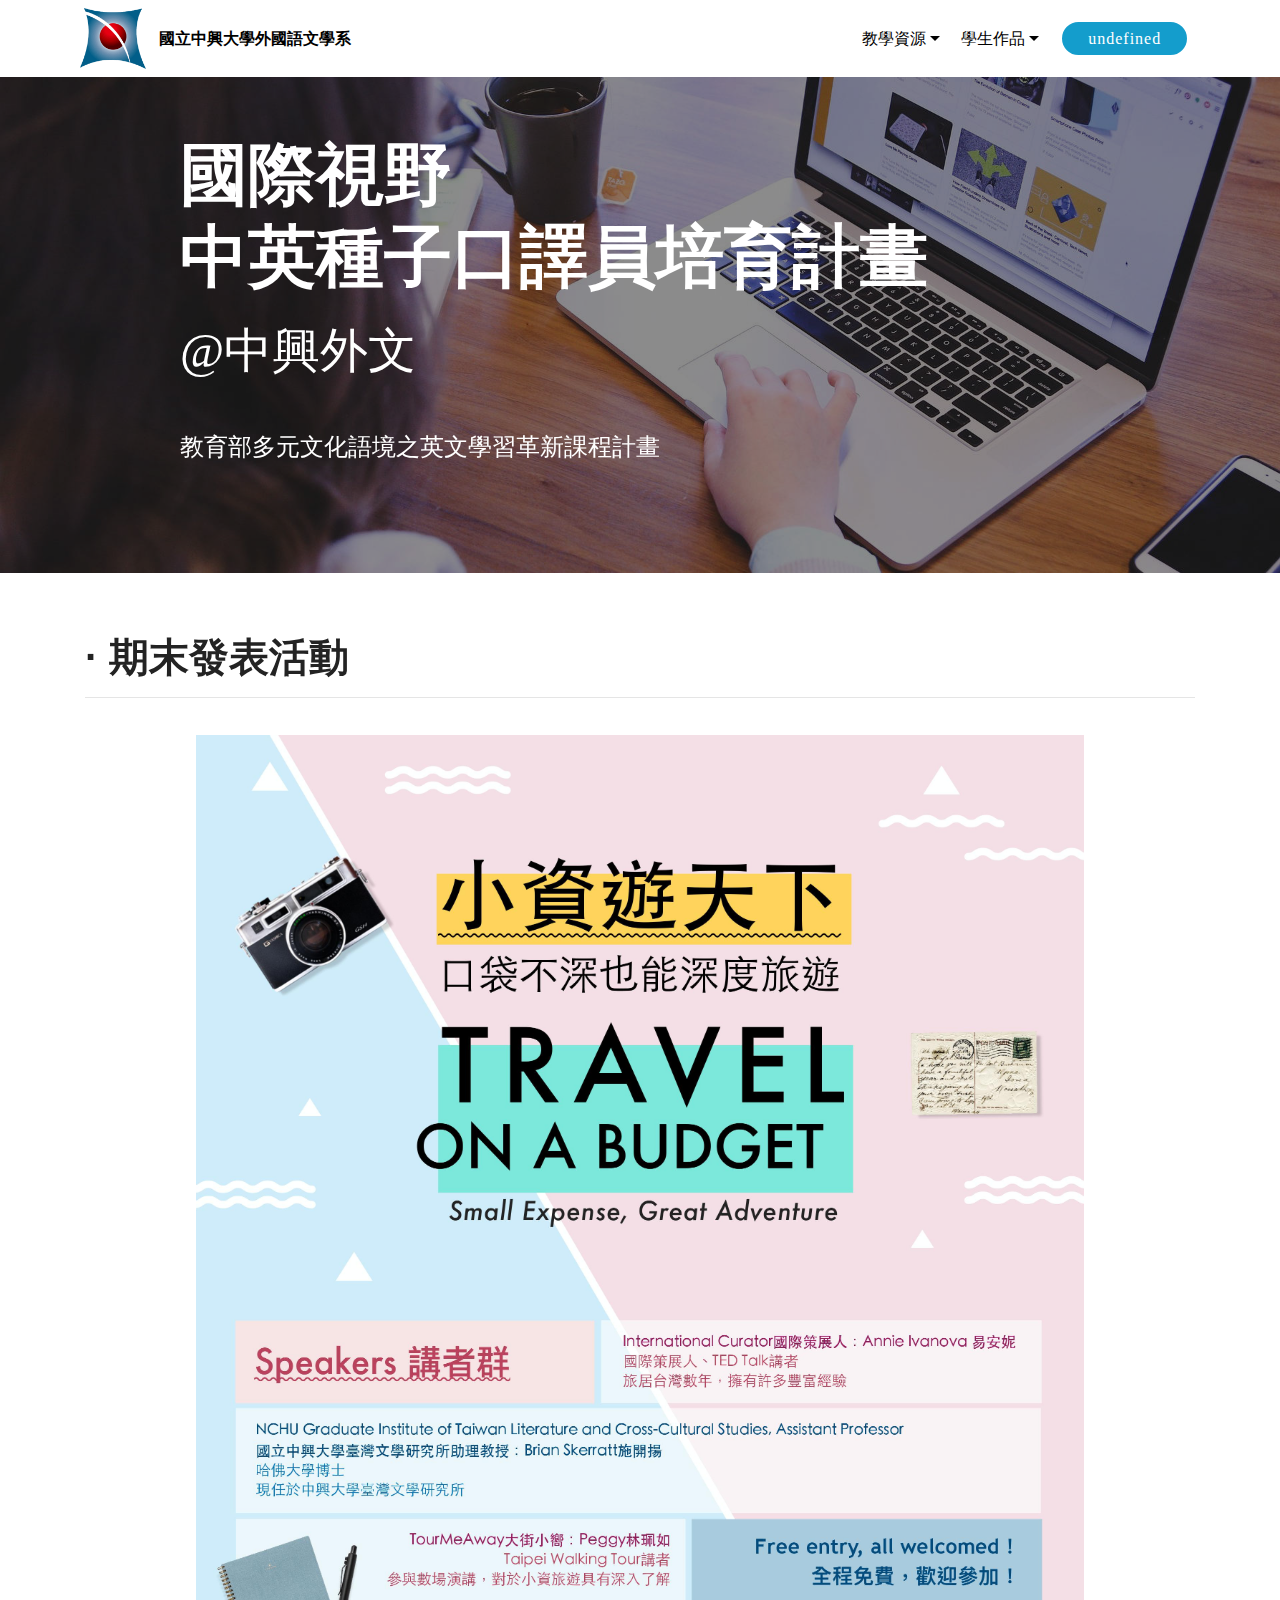
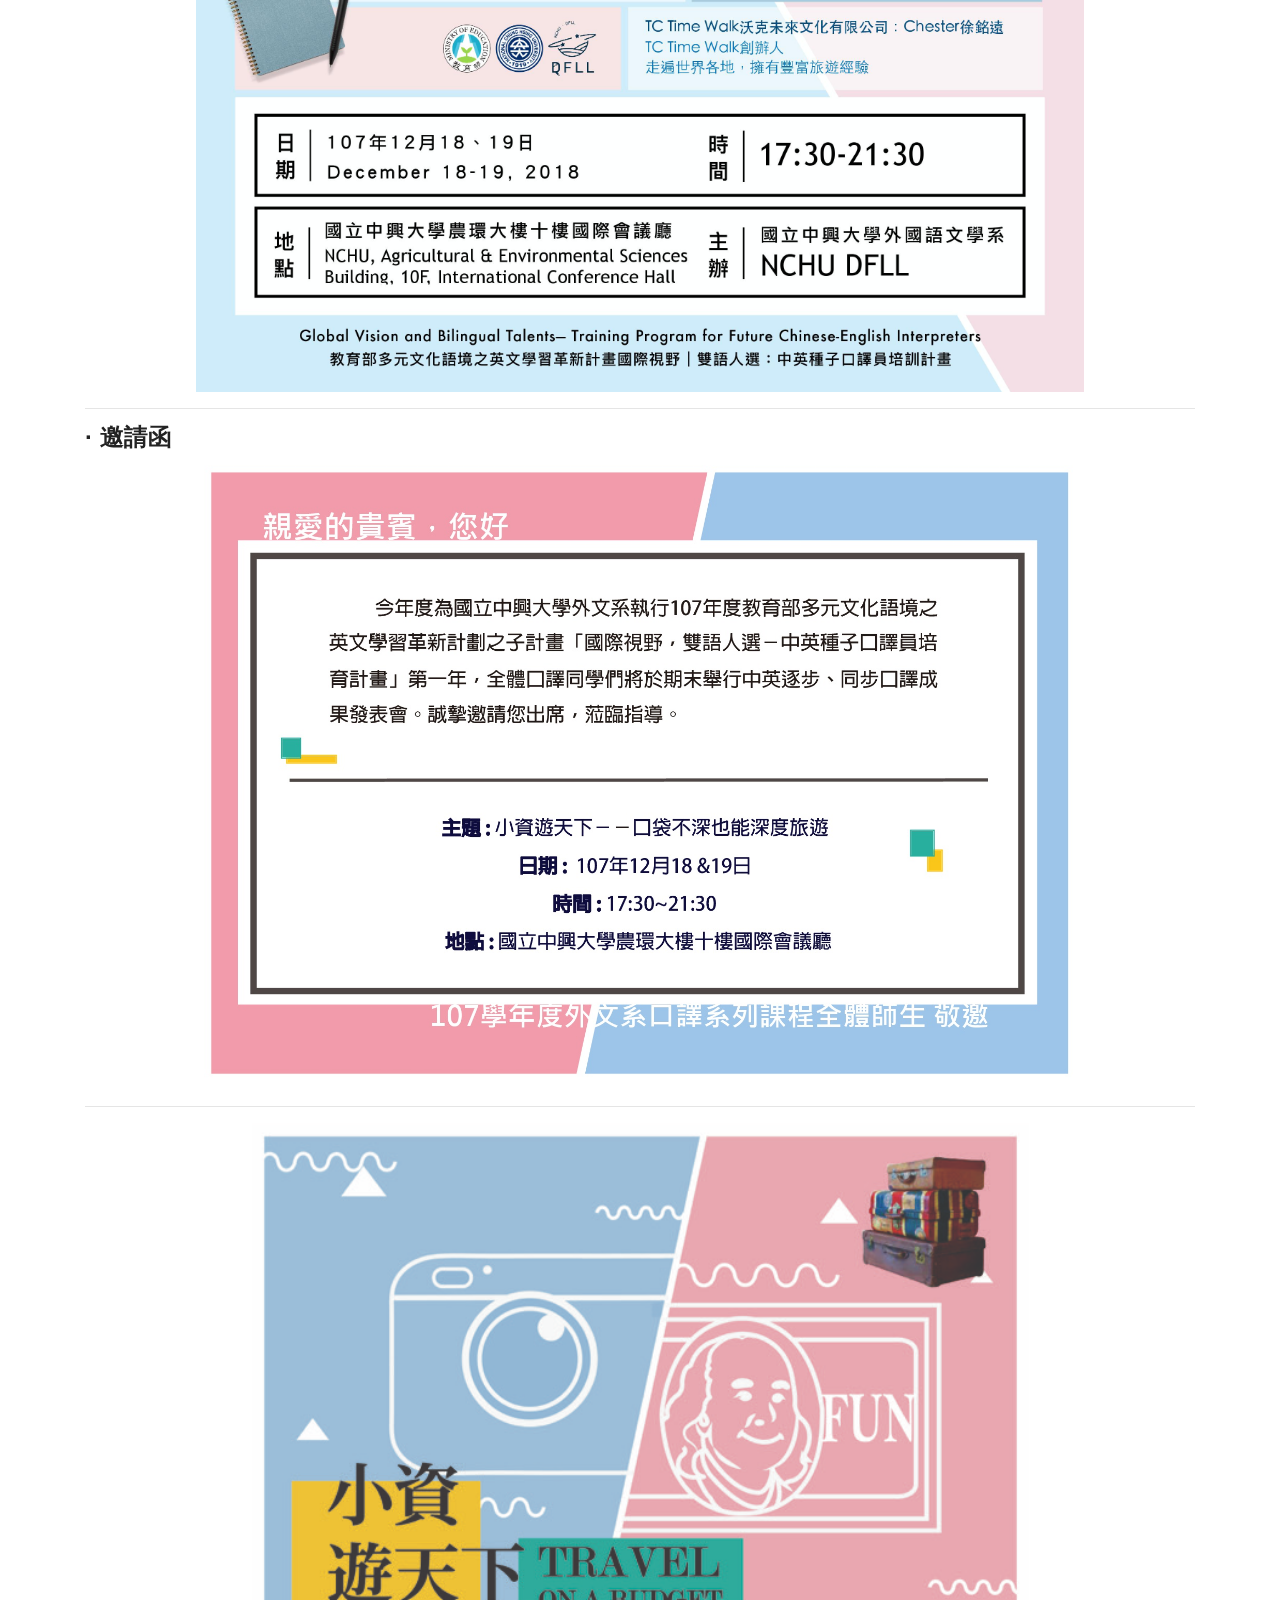
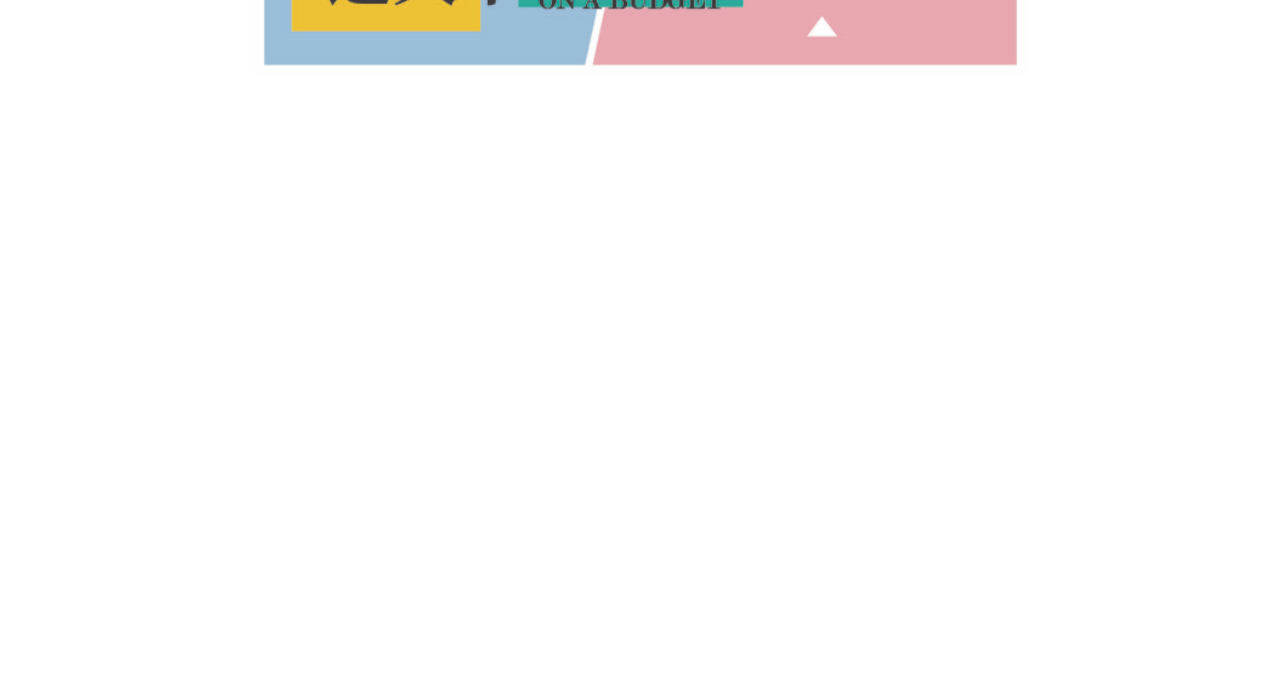
==== commit b1324814: "????" ====
--- a/firebase/final.html
+++ b/firebase/final.html
@@ -95,7 +95,7 @@
 
 
 
-        <div class="container">
+        <!-- <div class="container">
             <div class="media-container-row">
                 <div class="col-12 col-md-8">
                     <div class="section-head text-center space30">
@@ -212,6 +212,19 @@
                     </div>
                 </div>
             </div>
+        </div> -->
+
+        <div class="text-center container" >
+          <h1 class="mbr-section-title mbr-fonts-style align-left  "style=""><strong>· 期末發表活動</strong></h1>
+          <hr>
+          <ul><h4 style="text-align:left;font-weight:bold;"></h4></ul>
+          <img src="./img/0001.jpg" class="img-responsive" alt="Responsive image" style="width:80%;height: auto;">
+          <br><hr>
+          <h4 style="text-align:left;font-weight:bold;">· 邀請函</h4>
+          <img src="./img/2.jpg" class="img-responsive" alt="Responsive image" style="width:80%;height: auto;">
+          <hr>
+          <img src="./img/card.jpeg" class="img-responsive" alt="Responsive image" style="width:70%;height: auto;">
+
         </div>
 </section>
 
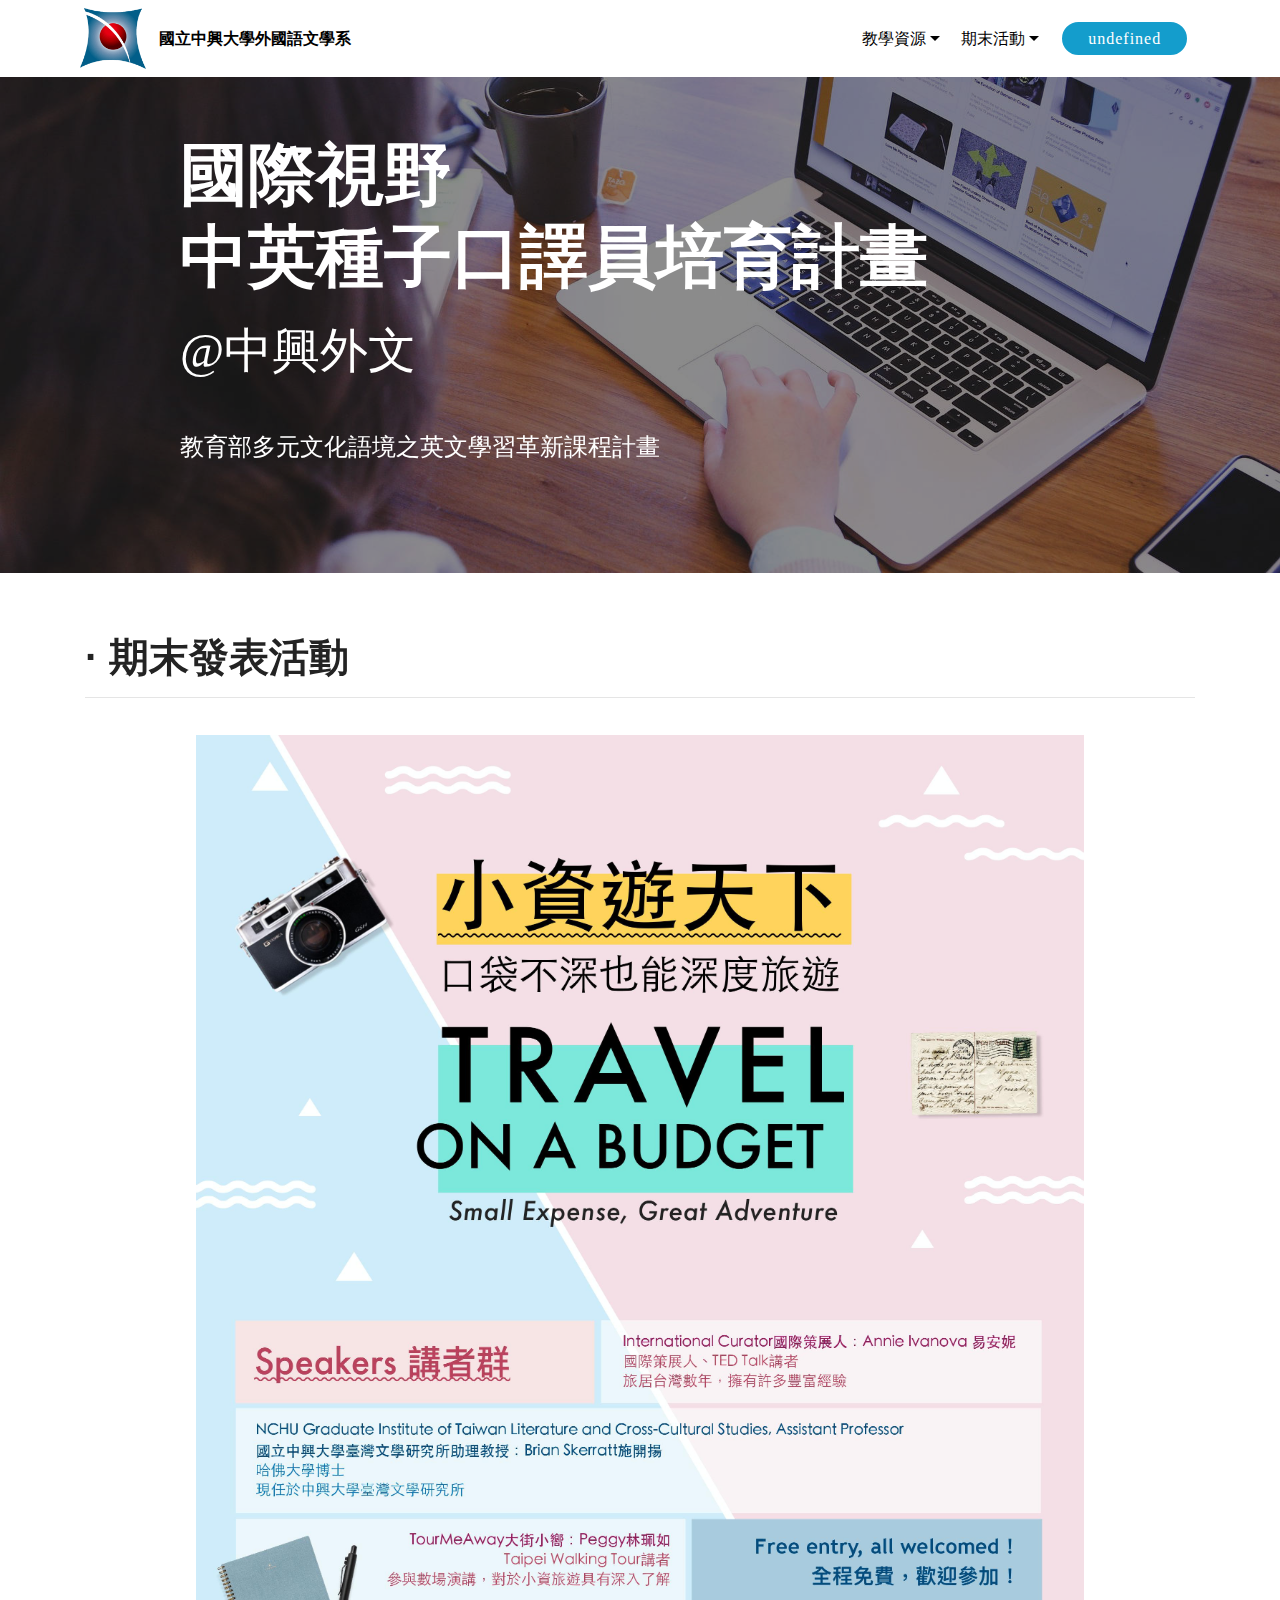
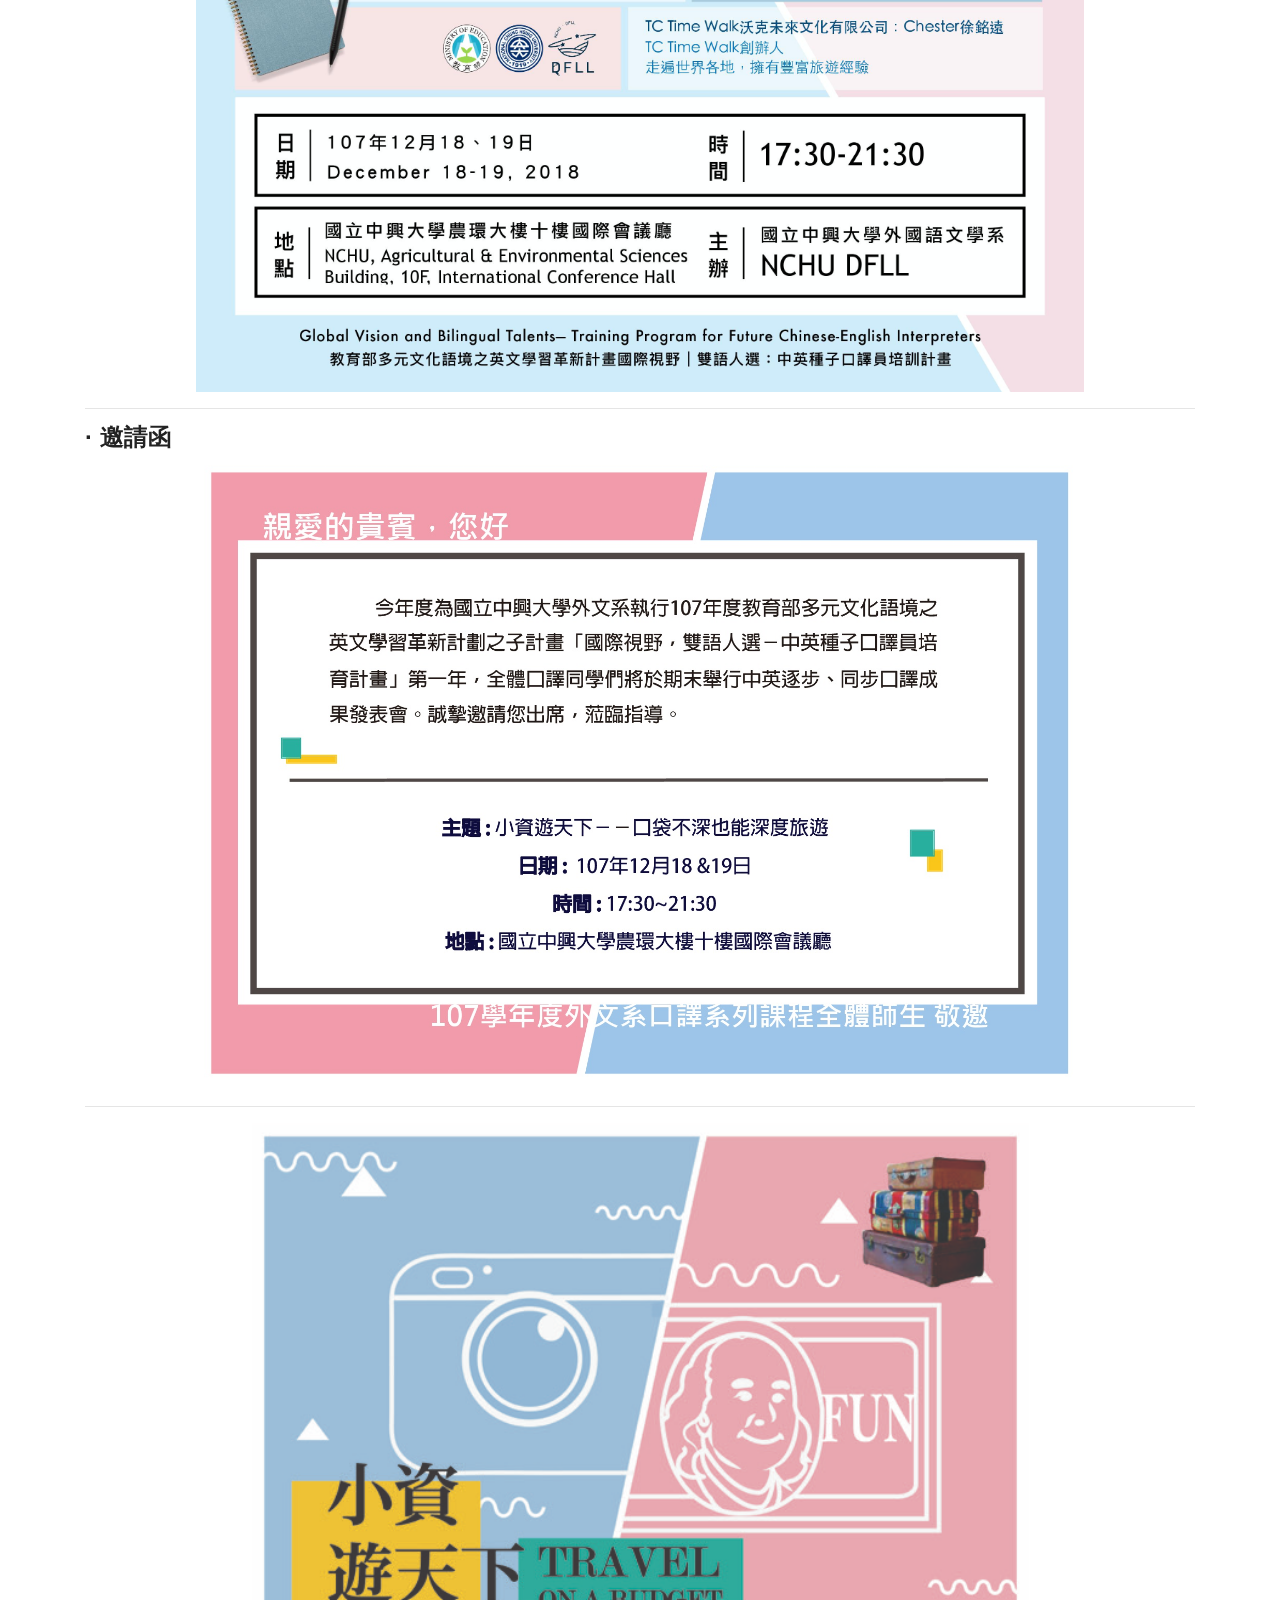
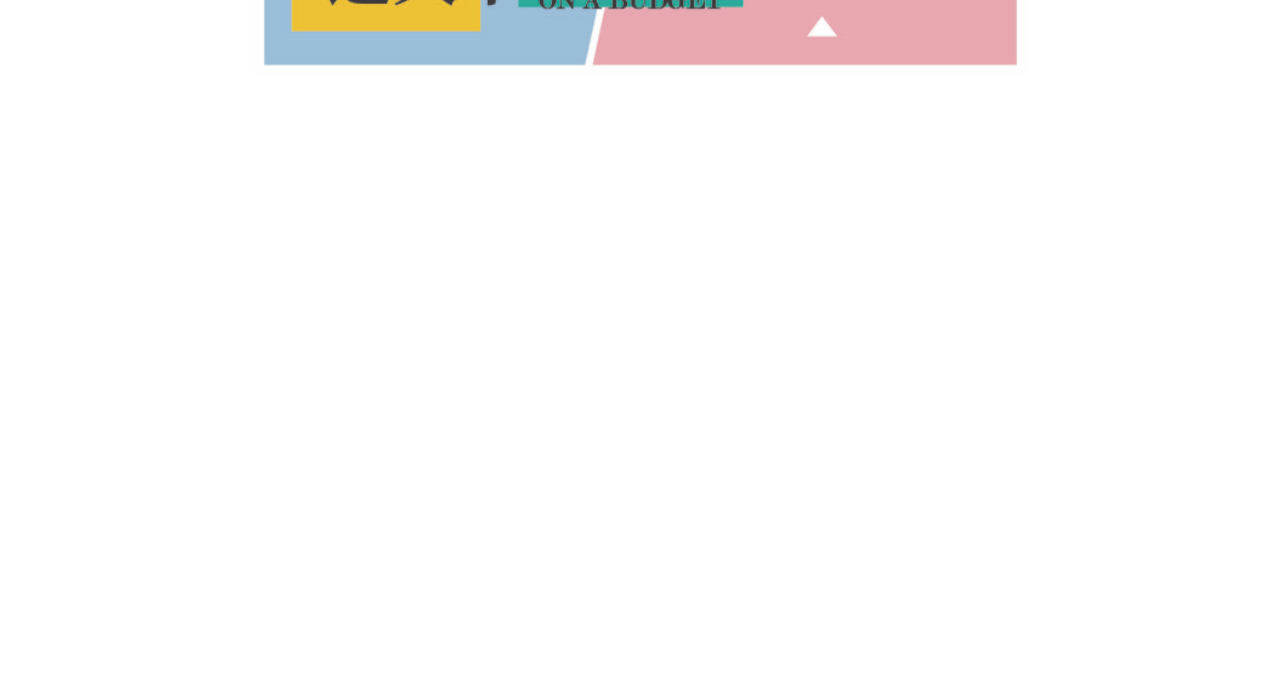
==== commit dd389082: "change nav bar title & add content at final activity page" ====
--- a/firebase/final.html
+++ b/firebase/final.html
@@ -56,11 +56,12 @@
               <div class="dropdown-menu"><a class="text-black dropdown-item display-7" href="teaching.html"><span class="mbri-success mbr-iconfont mbr-iconfont-btn"></span>課程教材</a></div>
             </li>
             <li class="nav-item dropdown">
-              <a class="nav-link link text-black dropdown-toggle display-7" href="index.html" data-toggle="dropdown-submenu" aria-expanded="false">學生作品</a>
-              <div class="dropdown-menu">
-                <a class="text-black dropdown-item display-7" href="student.html"><span class="mbri-success mbr-iconfont mbr-iconfont-btn"></span>學生作品</a>
-                <a class="text-black dropdown-item display-7" href="final.html" aria-expanded="false"><span class="mbri-success mbr-iconfont mbr-iconfont-btn"></span>期末發表</a>
+              <a class="nav-link link text-black dropdown-toggle display-7" href="index.html" data-toggle="dropdown-submenu" aria-expanded="false">期末活動</a>
+              <div class="dropdown-menu ">
+                <a class="text-black dropdown-item display-7" href="student.html"><span class="mbri-success mbr-iconfont mbr-iconfont-btn"></span>期末影片</a>
+                <a class="text-black dropdown-item display-7" href="final.html" aria-expanded="false"><span class="mbri-success mbr-iconfont mbr-iconfont-btn"></span>海報與邀請函</a>
               </div>
+            </li>
             </li>
           </ul>
           <div class="navbar-buttons mbr-section-btn"><i class="btn btn-sm btn-primary display-4" style="border-radius:30px;" id="VisitedCounter" >瀏覽人次:000</i></div>
